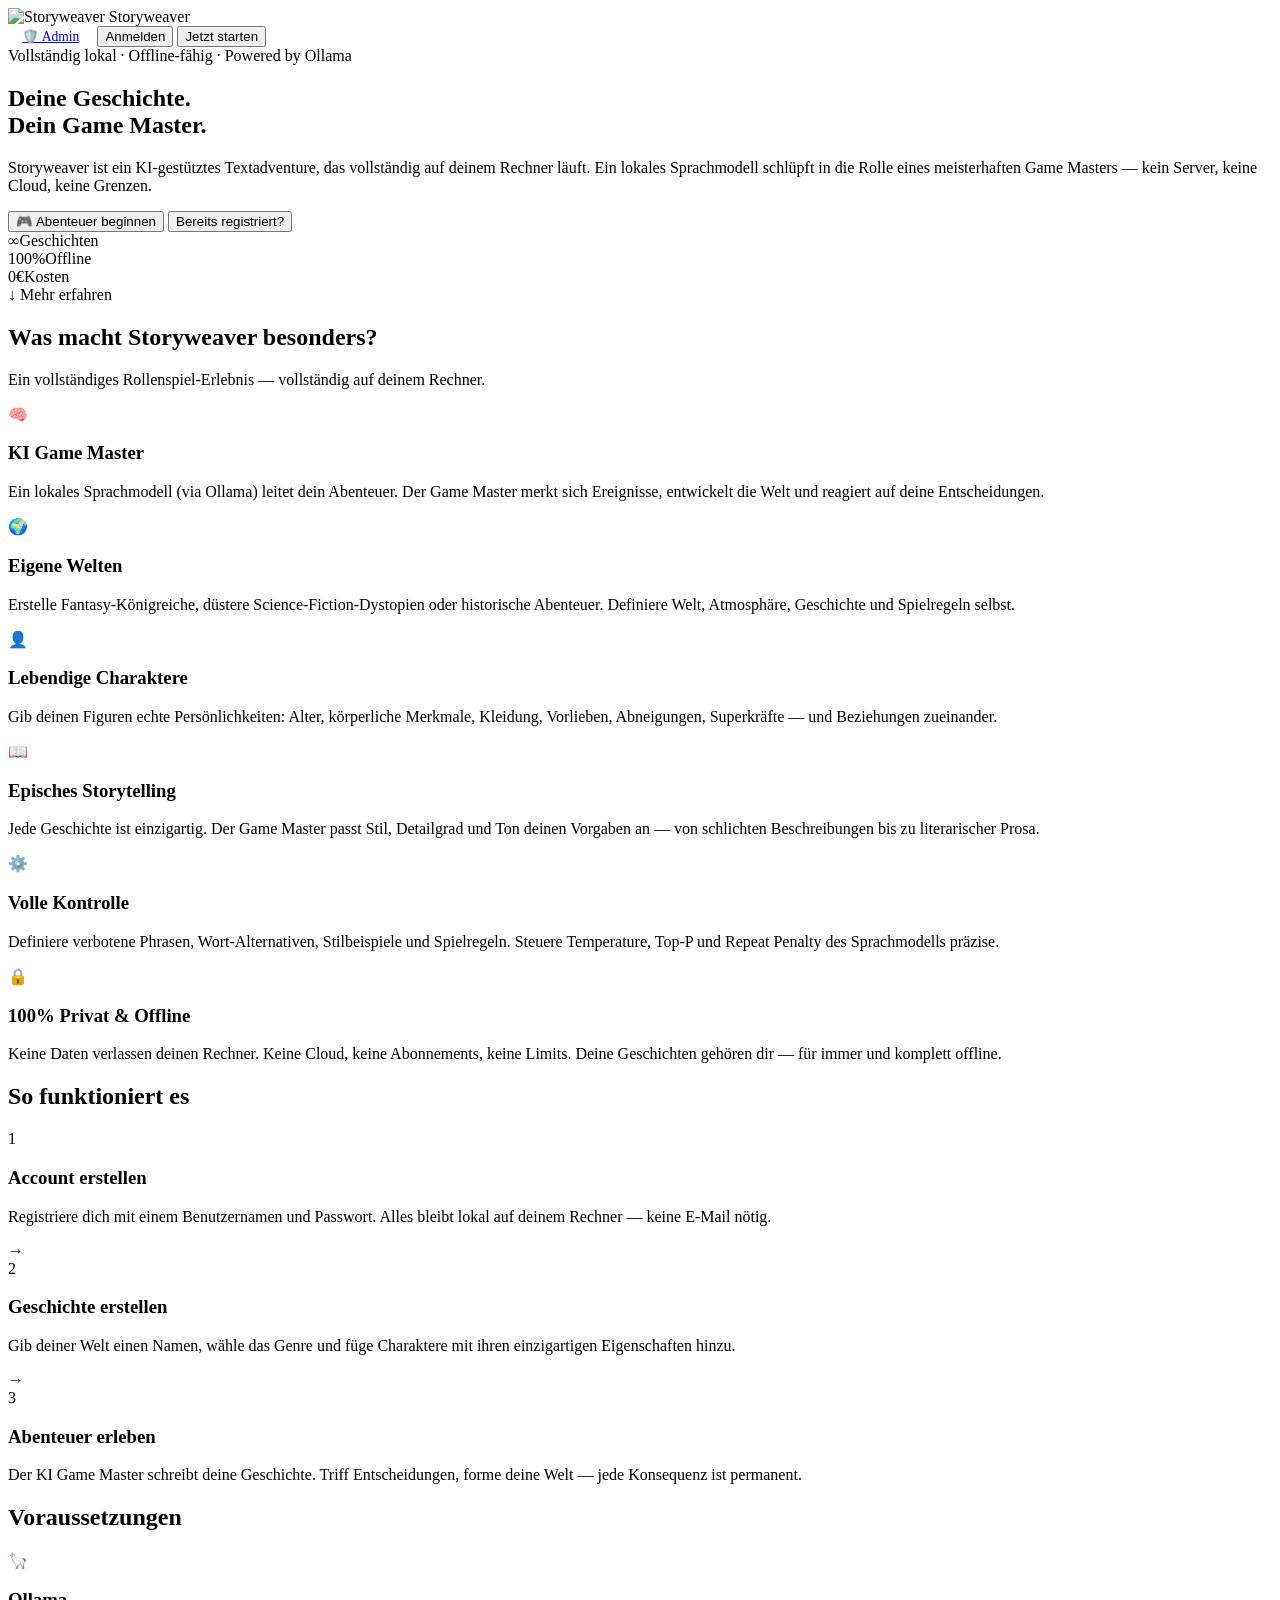
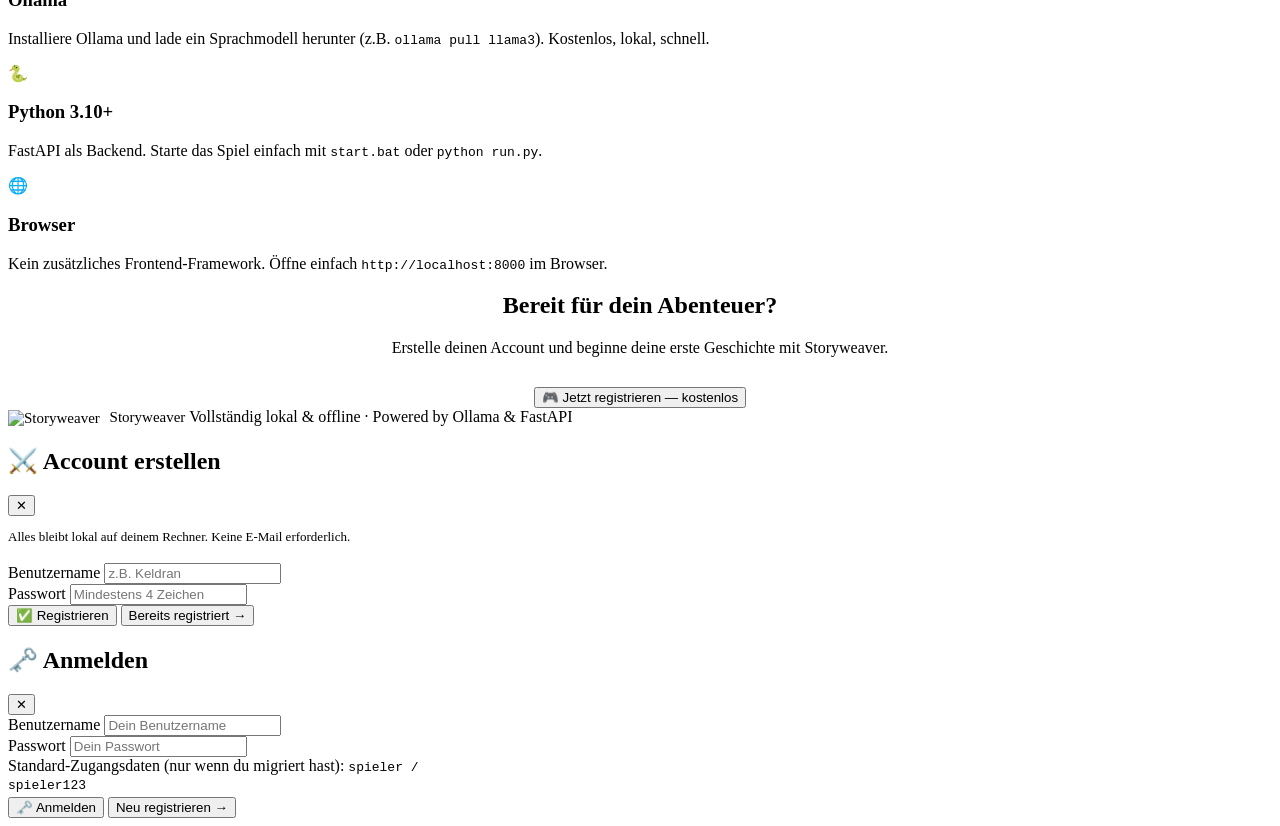
==== frontend/landing.html @ 69ccdab5 "Initial commit: Storyweaver KI Game Master - FastAPI backend with SQLite persistence - Ollama integr" ====
<!DOCTYPE html>
<html lang="de">
<head>
  <meta charset="UTF-8" />
  <meta name="viewport" content="width=device-width, initial-scale=1.0" />
  <meta http-equiv="Cache-Control" content="no-cache, no-store, must-revalidate">
  <meta http-equiv="Pragma" content="no-cache">
  <title>Storyweaver — KI Game Master</title>
  <link rel="stylesheet" href="/static/style.css" />
</head>
<body class="landing-page">

<!-- ══ NAV ═══════════════════════════════════════════════════════════════════ -->
<nav class="land-nav">
  <span class="land-logo">
    <img src="/static/assets/img/logo.png" alt="Storyweaver" class="land-logo-img" />
    Storyweaver
  </span>
  <div class="land-nav-actions">
    <a href="/admin" class="btn btn-outline" style="font-size:0.85rem;padding:7px 14px" title="Admin-Bereich">🛡️ Admin</a>
    <button class="btn btn-outline" onclick="openModal('loginModal')">Anmelden</button>
    <button class="btn btn-primary" onclick="openModal('registerModal')">Jetzt starten</button>
  </div>
</nav>

<!-- ══ HERO ═══════════════════════════════════════════════════════════════════ -->
<section class="land-hero">
  <div class="land-hero-bg" style="background-image:url('/static/assets/img/storyweaver.png')"></div>
  <div class="land-hero-content">
    <div class="land-tagline">Vollständig lokal · Offline-fähig · Powered by Ollama</div>
    <h1 class="land-title">Deine Geschichte.<br/>Dein Game Master.</h1>
    <p class="land-subtitle">
      Storyweaver ist ein KI-gestütztes Textadventure, das vollständig auf deinem Rechner läuft.
      Ein lokales Sprachmodell schlüpft in die Rolle eines meisterhaften Game Masters —
      kein Server, keine Cloud, keine Grenzen.
    </p>
    <div class="land-cta">
      <button class="btn btn-primary btn-xl" onclick="openModal('registerModal')">
        🎮 Abenteuer beginnen
      </button>
      <button class="btn btn-outline btn-xl" onclick="openModal('loginModal')">
        Bereits registriert?
      </button>
    </div>
    <div class="land-hero-stats">
      <div class="land-stat"><span class="land-stat-num">∞</span><span>Geschichten</span></div>
      <div class="land-stat"><span class="land-stat-num">100%</span><span>Offline</span></div>
      <div class="land-stat"><span class="land-stat-num">0€</span><span>Kosten</span></div>
    </div>
  </div>
  <div class="land-hero-scroll">↓ Mehr erfahren</div>
</section>

<!-- ══ FEATURES ════════════════════════════════════════════════════════════════ -->
<section class="land-section land-features">
  <div class="land-section-inner">
    <h2 class="land-section-title">Was macht Storyweaver besonders?</h2>
    <p class="land-section-sub">Ein vollständiges Rollenspiel-Erlebnis — vollständig auf deinem Rechner.</p>
    <div class="land-feature-grid">
      <div class="land-feature-card">
        <div class="land-feature-icon">🧠</div>
        <h3>KI Game Master</h3>
        <p>Ein lokales Sprachmodell (via Ollama) leitet dein Abenteuer. Der Game Master merkt sich Ereignisse, entwickelt die Welt und reagiert auf deine Entscheidungen.</p>
      </div>
      <div class="land-feature-card">
        <div class="land-feature-icon">🌍</div>
        <h3>Eigene Welten</h3>
        <p>Erstelle Fantasy-Königreiche, düstere Science-Fiction-Dystopien oder historische Abenteuer. Definiere Welt, Atmosphäre, Geschichte und Spielregeln selbst.</p>
      </div>
      <div class="land-feature-card">
        <div class="land-feature-icon">👤</div>
        <h3>Lebendige Charaktere</h3>
        <p>Gib deinen Figuren echte Persönlichkeiten: Alter, körperliche Merkmale, Kleidung, Vorlieben, Abneigungen, Superkräfte — und Beziehungen zueinander.</p>
      </div>
      <div class="land-feature-card">
        <div class="land-feature-icon">📖</div>
        <h3>Episches Storytelling</h3>
        <p>Jede Geschichte ist einzigartig. Der Game Master passt Stil, Detailgrad und Ton deinen Vorgaben an — von schlichten Beschreibungen bis zu literarischer Prosa.</p>
      </div>
      <div class="land-feature-card">
        <div class="land-feature-icon">⚙️</div>
        <h3>Volle Kontrolle</h3>
        <p>Definiere verbotene Phrasen, Wort-Alternativen, Stilbeispiele und Spielregeln. Steuere Temperature, Top-P und Repeat Penalty des Sprachmodells präzise.</p>
      </div>
      <div class="land-feature-card">
        <div class="land-feature-icon">🔒</div>
        <h3>100% Privat & Offline</h3>
        <p>Keine Daten verlassen deinen Rechner. Keine Cloud, keine Abonnements, keine Limits. Deine Geschichten gehören dir — für immer und komplett offline.</p>
      </div>
    </div>
  </div>
</section>

<!-- ══ HOW IT WORKS ══════════════════════════════════════════════════════════ -->
<section class="land-section land-howto">
  <div class="land-section-inner">
    <h2 class="land-section-title">So funktioniert es</h2>
    <div class="land-steps">
      <div class="land-step">
        <div class="land-step-num">1</div>
        <div class="land-step-content">
          <h3>Account erstellen</h3>
          <p>Registriere dich mit einem Benutzernamen und Passwort. Alles bleibt lokal auf deinem Rechner — keine E-Mail nötig.</p>
        </div>
      </div>
      <div class="land-step-arrow">→</div>
      <div class="land-step">
        <div class="land-step-num">2</div>
        <div class="land-step-content">
          <h3>Geschichte erstellen</h3>
          <p>Gib deiner Welt einen Namen, wähle das Genre und füge Charaktere mit ihren einzigartigen Eigenschaften hinzu.</p>
        </div>
      </div>
      <div class="land-step-arrow">→</div>
      <div class="land-step">
        <div class="land-step-num">3</div>
        <div class="land-step-content">
          <h3>Abenteuer erleben</h3>
          <p>Der KI Game Master schreibt deine Geschichte. Triff Entscheidungen, forme deine Welt — jede Konsequenz ist permanent.</p>
        </div>
      </div>
    </div>
  </div>
</section>

<!-- ══ REQUIREMENTS ══════════════════════════════════════════════════════════ -->
<section class="land-section land-requirements">
  <div class="land-section-inner">
    <h2 class="land-section-title">Voraussetzungen</h2>
    <div class="land-req-grid">
      <div class="land-req-card">
        <div class="land-req-icon">🦙</div>
        <h3>Ollama</h3>
        <p>Installiere Ollama und lade ein Sprachmodell herunter (z.B. <code>ollama pull llama3</code>). Kostenlos, lokal, schnell.</p>
      </div>
      <div class="land-req-card">
        <div class="land-req-icon">🐍</div>
        <h3>Python 3.10+</h3>
        <p>FastAPI als Backend. Starte das Spiel einfach mit <code>start.bat</code> oder <code>python run.py</code>.</p>
      </div>
      <div class="land-req-card">
        <div class="land-req-icon">🌐</div>
        <h3>Browser</h3>
        <p>Kein zusätzliches Frontend-Framework. Öffne einfach <code>http://localhost:8000</code> im Browser.</p>
      </div>
    </div>
  </div>
</section>

<!-- ══ CTA SECTION ════════════════════════════════════════════════════════════ -->
<section class="land-final-cta">
  <div class="land-section-inner" style="text-align:center">
    <h2>Bereit für dein Abenteuer?</h2>
    <p style="color:var(--text-sec);margin:14px 0 30px">Erstelle deinen Account und beginne deine erste Geschichte mit Storyweaver.</p>
    <button class="btn btn-primary btn-xl" onclick="openModal('registerModal')">
      🎮 Jetzt registrieren — kostenlos
    </button>
  </div>
</section>

<!-- ══ FOOTER ════════════════════════════════════════════════════════════════ -->
<footer class="land-footer">
  <span class="land-logo" style="font-size:15px">
    <img src="/static/assets/img/logo.png" alt="Storyweaver" class="land-logo-img" style="height:20px;vertical-align:middle;margin-right:6px" />
    Storyweaver
  </span>
  <span style="color:var(--text-dim)">Vollständig lokal &amp; offline · Powered by Ollama &amp; FastAPI</span>
</footer>

<!-- ══════════════════════════════════════════════════════════════════════════
     MODAL: REGISTRIERUNG
════════════════════════════════════════════════════════════════════════════ -->
<div id="registerModal" class="modal-overlay hidden" onclick="closeModal('registerModal')">
  <div class="modal-content" onclick="event.stopPropagation()" style="max-width:420px">
    <div class="modal-header">
      <h2>⚔️ Account erstellen</h2>
      <button class="modal-close" onclick="closeModal('registerModal')">✕</button>
    </div>
    <p style="color:var(--text-sec);margin-bottom:18px;font-size:13px">
      Alles bleibt lokal auf deinem Rechner. Keine E-Mail erforderlich.
    </p>
    <div class="form-group">
      <label>Benutzername</label>
      <input type="text" id="regUsername" class="input-field" placeholder="z.B. Keldran" autocomplete="username" />
    </div>
    <div class="form-group">
      <label>Passwort</label>
      <input type="password" id="regPassword" class="input-field" placeholder="Mindestens 4 Zeichen" autocomplete="new-password" />
    </div>
    <div id="regError" class="form-error hidden"></div>
    <div class="modal-footer">
      <button class="btn btn-primary" onclick="doRegister()">✅ Registrieren</button>
      <button class="btn btn-ghost" onclick="switchAuthModal()">Bereits registriert →</button>
    </div>
  </div>
</div>

<!-- ══════════════════════════════════════════════════════════════════════════
     MODAL: LOGIN
════════════════════════════════════════════════════════════════════════════ -->
<div id="loginModal" class="modal-overlay hidden" onclick="closeModal('loginModal')">
  <div class="modal-content" onclick="event.stopPropagation()" style="max-width:420px">
    <div class="modal-header">
      <h2>🗝️ Anmelden</h2>
      <button class="modal-close" onclick="closeModal('loginModal')">✕</button>
    </div>
    <div class="form-group">
      <label>Benutzername</label>
      <input type="text" id="loginUsername" class="input-field" placeholder="Dein Benutzername" autocomplete="username" />
    </div>
    <div class="form-group">
      <label>Passwort</label>
      <input type="password" id="loginPassword" class="input-field" placeholder="Dein Passwort" autocomplete="current-password" />
    </div>
    <div id="loginError" class="form-error hidden"></div>
    <div class="form-hint" style="margin-bottom:4px">
      Standard-Zugangsdaten (nur wenn du migriert hast): <code>spieler / spieler123</code>
    </div>
    <div class="modal-footer">
      <button class="btn btn-primary" onclick="doLogin()">🗝️ Anmelden</button>
      <button class="btn btn-ghost" onclick="switchAuthModalReverse()">Neu registrieren →</button>
    </div>
  </div>
</div>

<div id="toast" class="toast hidden"></div>

<script>
// ── Check if already logged in ─────────────────────────────────────────────
(async function() {
  const token = localStorage.getItem('token');
  if (!token) return;
  try {
    const resp = await fetch('/api/auth/me', {
      headers: { 'Authorization': 'Bearer ' + token }
    });
    if (resp.ok) window.location.href = '/play';
    else localStorage.removeItem('token');
  } catch {}
})();

function openModal(id) {
  document.getElementById(id).classList.remove('hidden');
  const inputs = document.getElementById(id).querySelectorAll('input');
  if (inputs.length) inputs[0].focus();
}
function closeModal(id) { document.getElementById(id).classList.add('hidden'); }
function switchAuthModal() { closeModal('registerModal'); openModal('loginModal'); }
function switchAuthModalReverse() { closeModal('loginModal'); openModal('registerModal'); }

async function doRegister() {
  const u = document.getElementById('regUsername').value.trim();
  const p = document.getElementById('regPassword').value;
  const err = document.getElementById('regError');
  err.classList.add('hidden');
  try {
    const resp = await fetch('/api/auth/register', {
      method: 'POST', headers: { 'Content-Type': 'application/json' },
      body: JSON.stringify({ username: u, password: p })
    });
    const data = await resp.json();
    if (!resp.ok) { err.textContent = data.detail || 'Fehler'; err.classList.remove('hidden'); return; }
    localStorage.setItem('token', data.token);
    localStorage.setItem('username', data.user.username);
    window.location.href = '/play';
  } catch (e) { err.textContent = 'Verbindungsfehler'; err.classList.remove('hidden'); }
}

async function doLogin() {
  const u = document.getElementById('loginUsername').value.trim();
  const p = document.getElementById('loginPassword').value;
  const err = document.getElementById('loginError');
  err.classList.add('hidden');
  try {
    const resp = await fetch('/api/auth/login', {
      method: 'POST', headers: { 'Content-Type': 'application/json' },
      body: JSON.stringify({ username: u, password: p })
    });
    const data = await resp.json();
    if (!resp.ok) { err.textContent = data.detail || 'Fehler'; err.classList.remove('hidden'); return; }
    localStorage.setItem('token', data.token);
    localStorage.setItem('username', data.user.username);
    window.location.href = '/play';
  } catch (e) { err.textContent = 'Verbindungsfehler'; err.classList.remove('hidden'); }
}

// Enter key support
document.addEventListener('keydown', e => {
  if (e.key === 'Enter') {
    if (!document.getElementById('registerModal').classList.contains('hidden')) doRegister();
    else if (!document.getElementById('loginModal').classList.contains('hidden')) doLogin();
  }
});
</script>
</body>
</html>
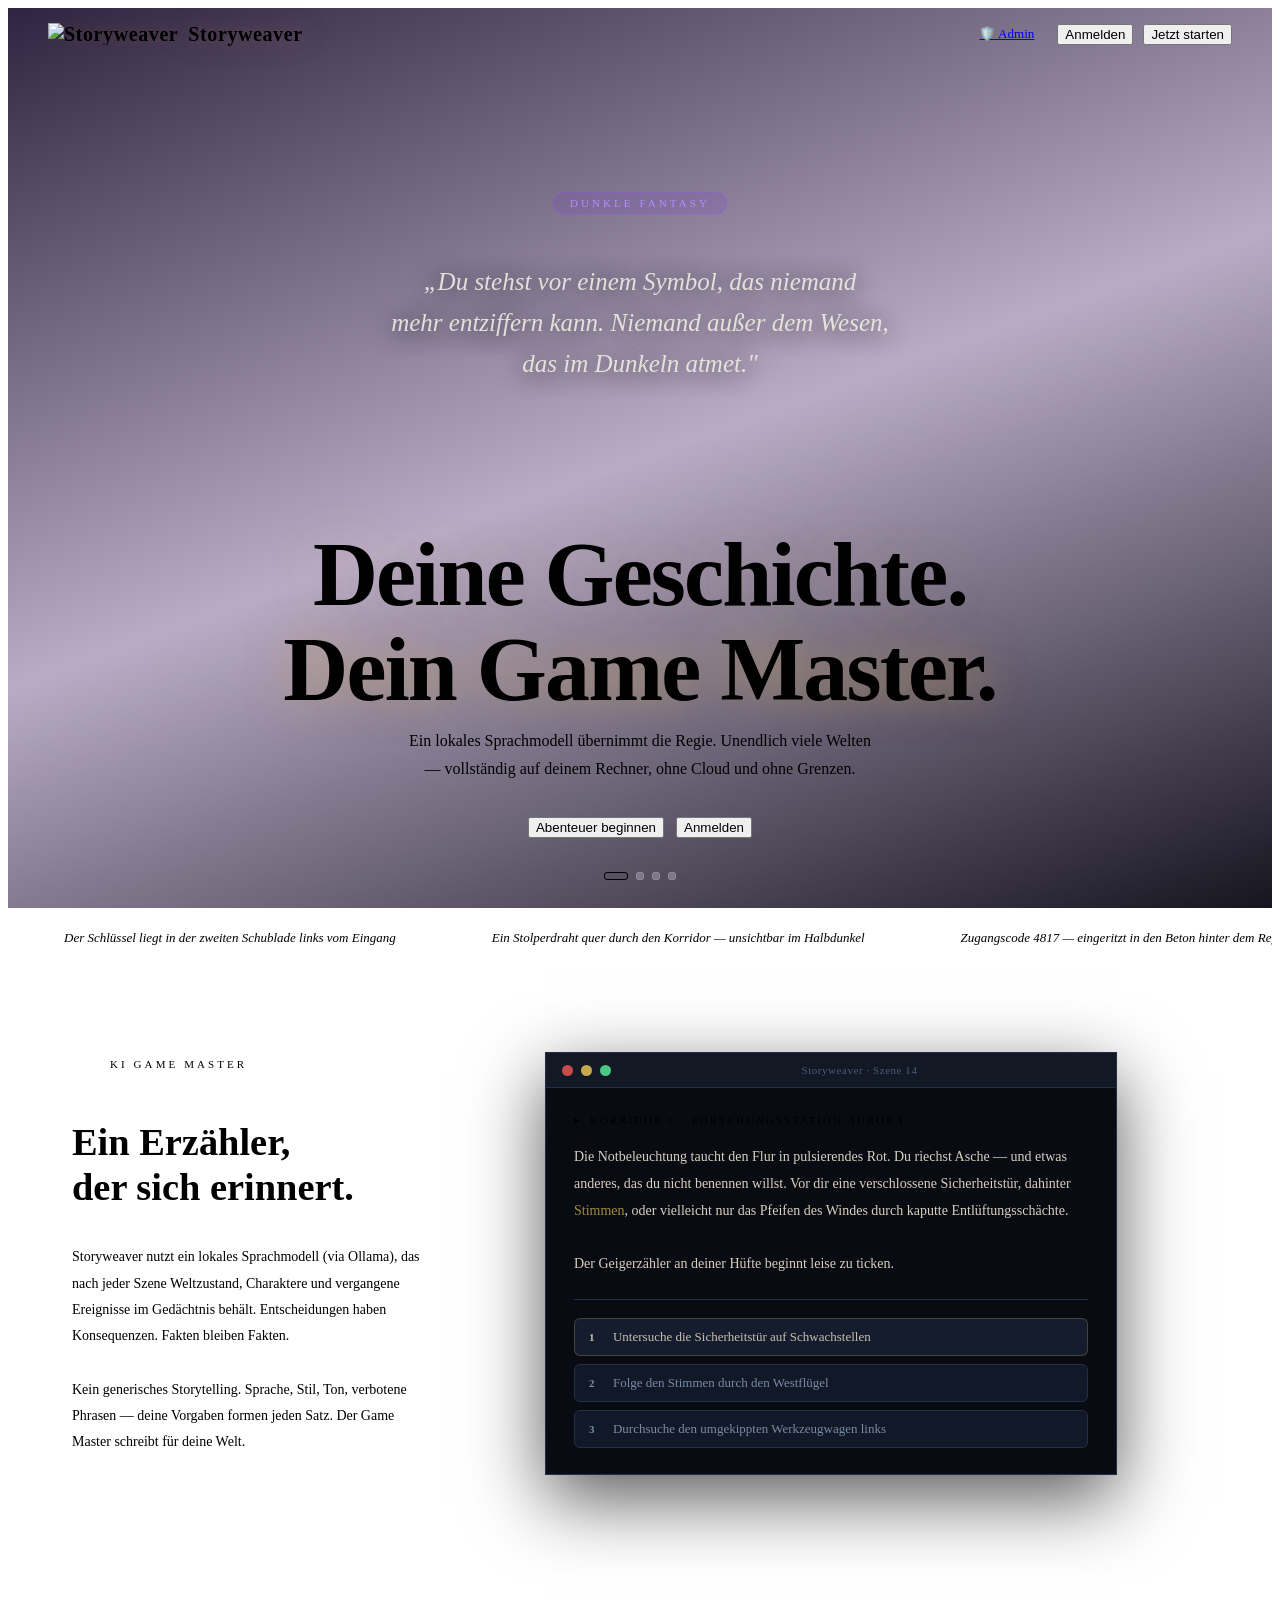
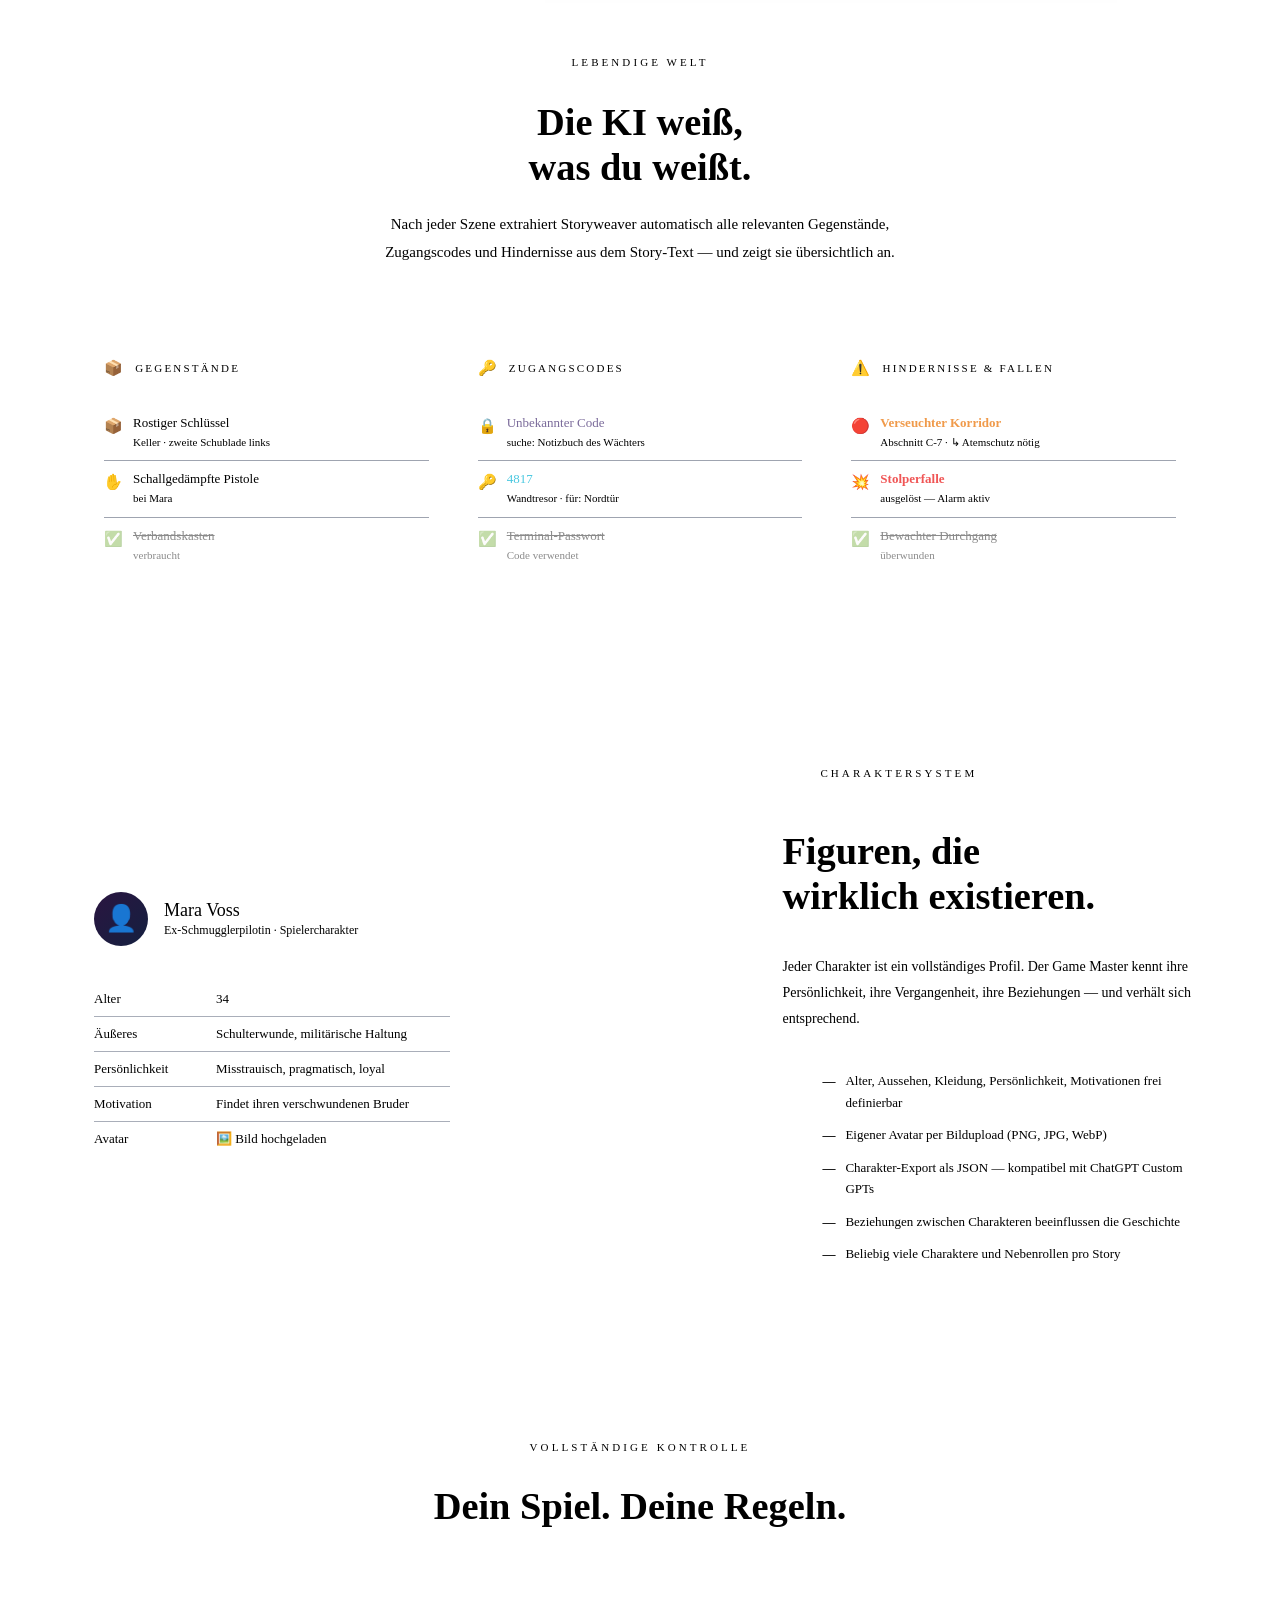
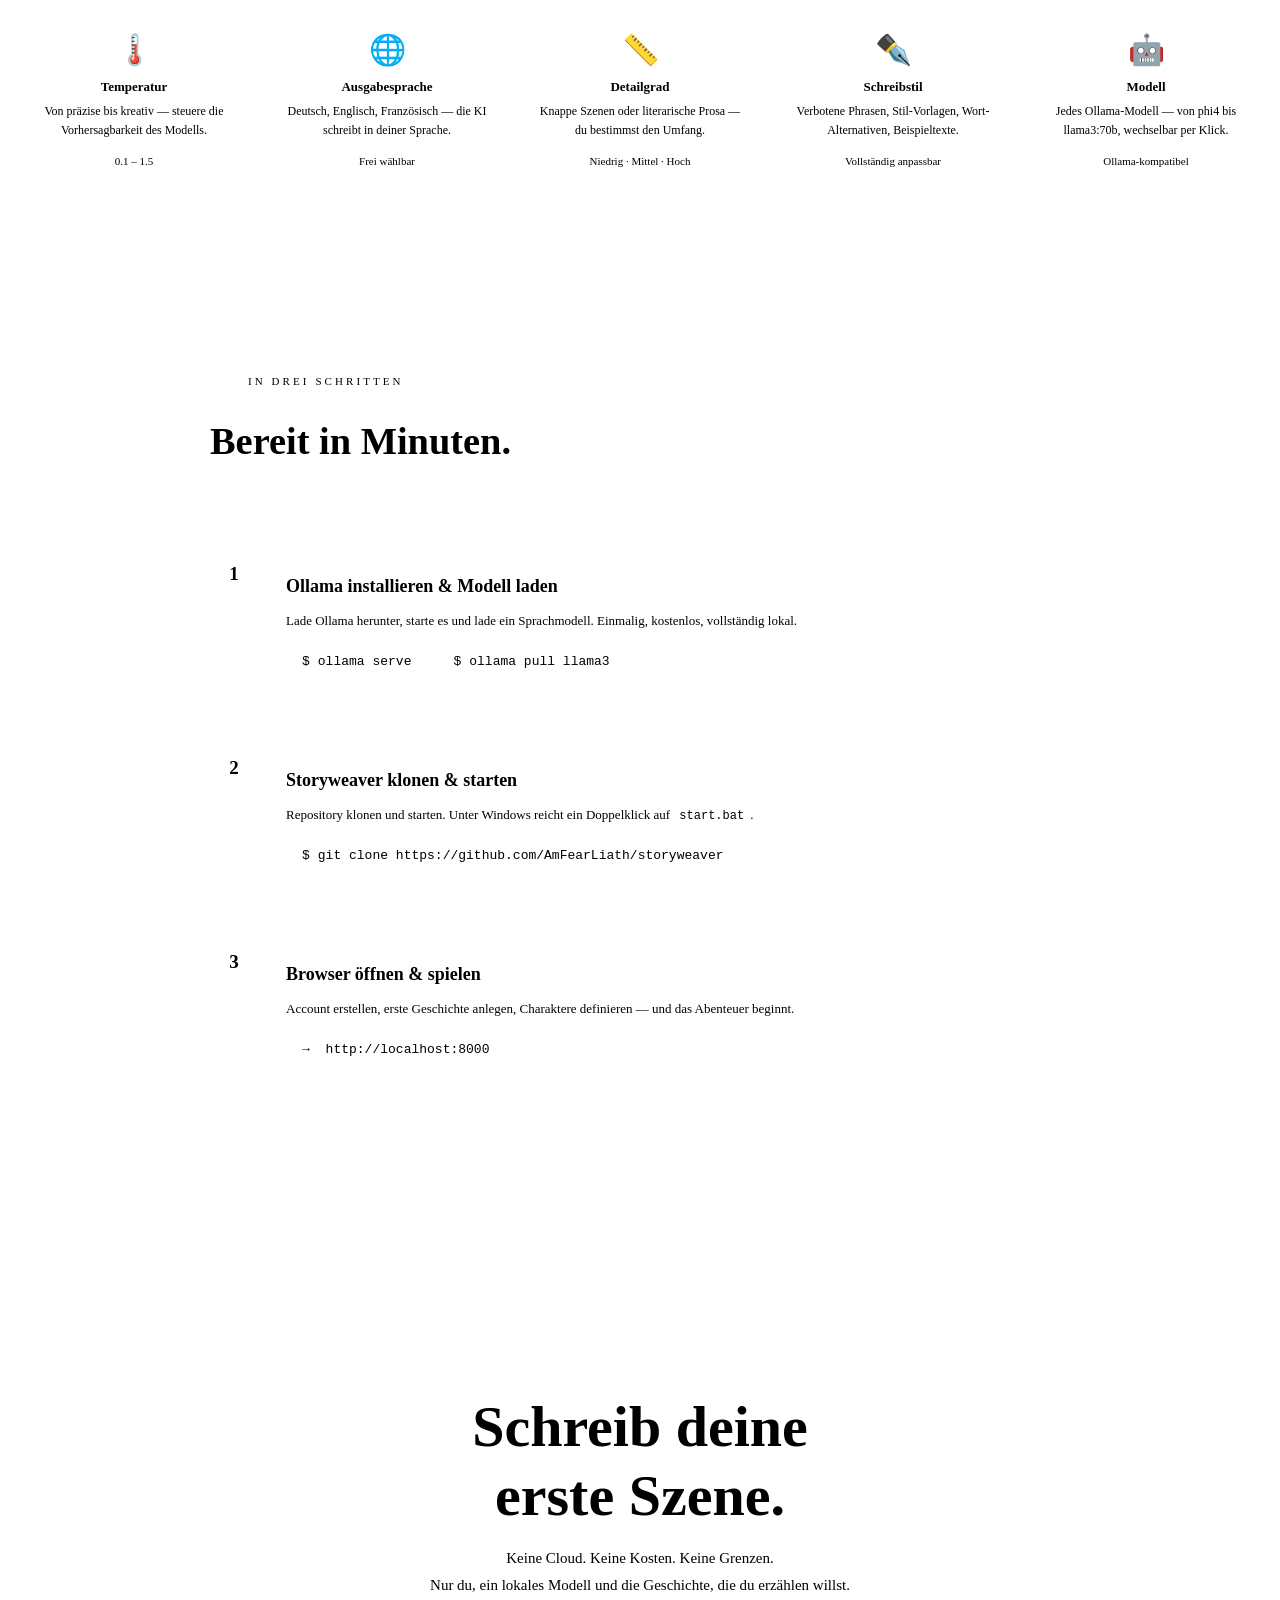
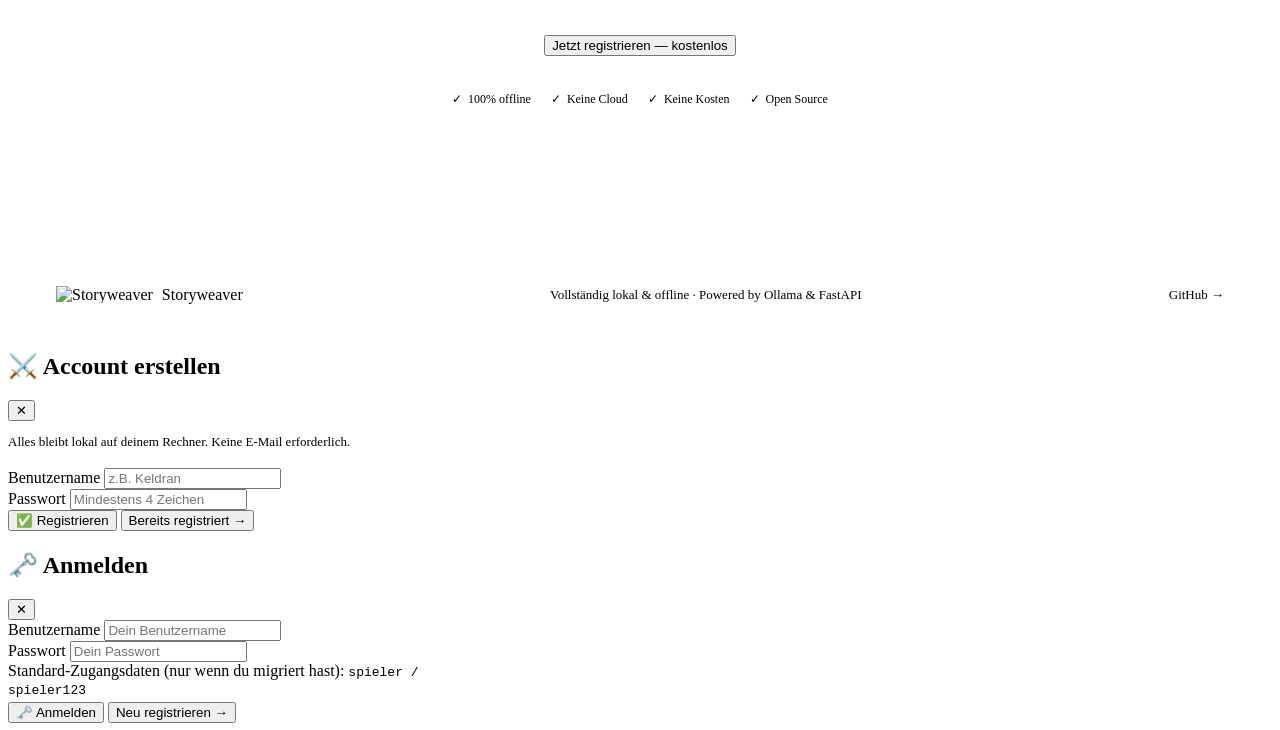
==== commit 1f8a25bd: "feat: new marketing landing page with slideshow hero" ====
--- a/frontend/landing.html
+++ b/frontend/landing.html
@@ -1,4 +1,4 @@
-<!DOCTYPE html>
+﻿<!DOCTYPE html>
 <html lang="de">
 <head>
   <meta charset="UTF-8" />
@@ -7,165 +7,618 @@
   <meta http-equiv="Pragma" content="no-cache">
   <title>Storyweaver — KI Game Master</title>
   <link rel="stylesheet" href="/static/style.css" />
+  <style>
+  /* ═══════════════════════════════════════════════════════════════════════════
+     STORYWEAVER — MARKETING PAGE  (alle Klassen: mkt-*)
+     Basis-Variablen & Buttons aus style.css
+  ═══════════════════════════════════════════════════════════════════════════ */
+
+  /* ── Base ─────────────────────────────────────────────────────────────── */
+  .mkt-page { overflow-x: hidden; }
+
+  /* ── Nav ──────────────────────────────────────────────────────────────── */
+  .mkt-nav {
+    position: fixed; top: 0; left: 0; right: 0; z-index: 200;
+    display: flex; align-items: center; justify-content: space-between;
+    padding: 0 48px; height: 68px;
+    background: rgba(10,12,18,0); border-bottom: 1px solid transparent;
+    transition: background 0.4s ease, border-color 0.4s ease;
+  }
+  .mkt-nav.scrolled {
+    background: rgba(10,12,18,0.95);
+    backdrop-filter: blur(18px); border-color: var(--border);
+  }
+  .mkt-nav-logo {
+    display: flex; align-items: center; gap: 10px; text-decoration: none;
+    font-family: var(--font-story); font-size: 20px; font-weight: 700;
+    color: var(--accent); text-shadow: 0 0 24px rgba(200,168,75,0.5);
+    letter-spacing: 0.03em;
+  }
+  .mkt-nav-logo img { height: 22px; }
+  .mkt-nav-right { display: flex; gap: 10px; align-items: center; }
+
+  /* ── Hero ─────────────────────────────────────────────────────────────── */
+  .mkt-hero {
+    position: relative; height: 100vh; min-height: 620px;
+    overflow: hidden; display: flex; flex-direction: column;
+    align-items: center;
+  }
+
+  /* Slides */
+  .mkt-slides { position: absolute; inset: 0; z-index: 0; }
+  .mkt-slide {
+    position: absolute; inset: 0; opacity: 0;
+    transition: opacity 1.4s ease;
+    display: flex; align-items: center; justify-content: center;
+    padding-bottom: 35vh;
+  }
+  .mkt-slide.active { opacity: 1; }
+  .mkt-slide-bg {
+    position: absolute; inset: 0;
+    background-size: cover; background-position: center 20%;
+  }
+  .mkt-slide:nth-child(1) .mkt-slide-bg { background-image:
+    linear-gradient(160deg, rgba(18,5,38,0.88) 0%, rgba(55,15,90,0.35) 50%, rgba(8,6,18,0.94) 100%),
+    url('/static/assets/img/storyweaver.png'); }
+  .mkt-slide:nth-child(2) .mkt-slide-bg { background-image:
+    linear-gradient(160deg, rgba(4,14,36,0.92) 0%, rgba(8,50,70,0.35) 50%, rgba(4,8,18,0.96) 100%),
+    url('/static/assets/img/storyweaver.png'); }
+  .mkt-slide:nth-child(3) .mkt-slide-bg { background-image:
+    linear-gradient(160deg, rgba(30,4,4,0.92) 0%, rgba(75,12,8,0.35) 50%, rgba(12,4,4,0.96) 100%),
+    url('/static/assets/img/storyweaver.png'); }
+  .mkt-slide:nth-child(4) .mkt-slide-bg { background-image:
+    linear-gradient(160deg, rgba(22,16,2,0.92) 0%, rgba(70,52,8,0.35) 50%, rgba(12,8,2,0.96) 100%),
+    url('/static/assets/img/storyweaver.png'); }
+
+  .mkt-slide-quote { position: relative; z-index: 1; text-align: center; padding: 0 48px; max-width: 720px; }
+  .mkt-slide-genre {
+    display: inline-block; font-size: 11px; text-transform: uppercase;
+    letter-spacing: 0.28em; padding: 4px 16px; border-radius: 20px;
+    margin-bottom: 22px; border: 1px solid;
+  }
+  .mkt-slide:nth-child(1) .mkt-slide-genre { color:#b08fff; border-color:rgba(150,80,255,0.35); background:rgba(100,40,200,0.12); }
+  .mkt-slide:nth-child(2) .mkt-slide-genre { color:#5cd0f5; border-color:rgba(40,160,210,0.35); background:rgba(20,100,160,0.12); }
+  .mkt-slide:nth-child(3) .mkt-slide-genre { color:#f07575; border-color:rgba(200,60,60,0.35); background:rgba(140,25,25,0.12); }
+  .mkt-slide:nth-child(4) .mkt-slide-genre { color:var(--accent); border-color:rgba(200,168,75,0.35); background:rgba(160,120,25,0.12); }
+  .mkt-slide-text {
+    font-family: var(--font-story); font-size: clamp(17px,2.4vw,25px);
+    font-style: italic; color: rgba(240,235,225,0.9); line-height: 1.65;
+    text-shadow: 0 2px 24px rgba(0,0,0,0.85);
+  }
+
+  /* Foreground: gradient + title + CTA */
+  .mkt-hero-fg {
+    position: relative; z-index: 10; margin-top: auto;
+    width: 100%; text-align: center;
+    background: linear-gradient(to bottom, transparent, rgba(10,12,18,0.82) 28%, var(--bg-deep) 68%);
+    padding: 80px 40px 70px;
+  }
+  .mkt-hero-title {
+    font-family: var(--font-story); font-size: clamp(42px,7.5vw,90px);
+    font-weight: 700; line-height: 1.05; letter-spacing: -0.02em;
+    color: var(--text-prim); text-shadow: 0 0 60px rgba(200,168,75,0.15);
+    margin-bottom: 10px;
+  }
+  .mkt-hero-title em { font-style: normal; color: var(--accent); text-shadow: 0 0 40px rgba(200,168,75,0.5); }
+  .mkt-hero-sub {
+    font-size: 16px; color: var(--text-sec); line-height: 1.75;
+    max-width: 480px; margin: 0 auto 34px;
+  }
+  .mkt-hero-cta { display: flex; gap: 12px; justify-content: center; flex-wrap: wrap; }
+
+  /* Slide dots */
+  .mkt-dots {
+    position: absolute; bottom: 28px; left: 50%; transform: translateX(-50%);
+    display: flex; gap: 8px; z-index: 20;
+  }
+  .mkt-dot {
+    height: 6px; border-radius: 3px; background: rgba(255,255,255,0.25);
+    border: 1px solid rgba(255,255,255,0.12);
+    cursor: pointer; transition: all 0.3s ease;
+    width: 6px;
+  }
+  .mkt-dot.active { background: var(--accent); border-color: var(--accent); width: 22px; }
+
+  /* ── Pulse Ticker ─────────────────────────────────────────────────────── */
+  .mkt-pulse {
+    background: var(--bg-deep); padding: 22px 0;
+    border-top: 1px solid var(--border); border-bottom: 1px solid var(--border);
+    overflow: hidden; cursor: default;
+  }
+  .mkt-pulse-track {
+    display: flex; width: max-content; gap: 0;
+    animation: mkt-ticker 55s linear infinite;
+  }
+  .mkt-pulse:hover .mkt-pulse-track { animation-play-state: paused; }
+  @keyframes mkt-ticker { from { transform: translateX(0); } to { transform: translateX(-50%); } }
+  .mkt-pulse-item {
+    display: flex; align-items: center; gap: 12px; padding: 0 40px;
+    white-space: nowrap; font-family: var(--font-story); font-style: italic;
+    font-size: 13px; color: var(--text-dim);
+  }
+  .mkt-pulse-sep { width: 4px; height: 4px; border-radius: 50%; background: var(--accent); opacity: 0.5; flex-shrink: 0; }
+
+  /* ── Shared section typography ───────────────────────────────────────── */
+  .mkt-eyebrow {
+    font-size: 11px; text-transform: uppercase; letter-spacing: 0.28em;
+    color: var(--accent); margin-bottom: 18px;
+    display: flex; align-items: center; gap: 12px;
+  }
+  .mkt-eyebrow::before { content: ''; display: block; width: 26px; height: 1px; background: var(--accent); }
+  .mkt-eyebrow.center { justify-content: center; }
+  .mkt-eyebrow.center::before { display: none; }
+  .mkt-h { font-family: var(--font-story); font-size: clamp(26px,3vw,46px); color: var(--text-prim); line-height: 1.18; margin-bottom: 20px; }
+  .mkt-p { color: var(--text-sec); font-size: 14px; line-height: 1.88; }
+  .mkt-p + .mkt-p { margin-top: 13px; }
+
+  /* ── Section: Game Master (split, L text / R terminal) ───────────────── */
+  .mkt-gm { display: grid; grid-template-columns: 1fr 1.65fr; }
+  .mkt-gm-left {
+    background: var(--bg-dark); padding: 90px 64px;
+    display: flex; flex-direction: column; justify-content: center;
+    border-right: 1px solid var(--border);
+  }
+  .mkt-gm-right { background: var(--bg-deep); padding: 70px 60px; display: flex; align-items: center; }
+
+  /* Terminal mockup */
+  .mkt-terminal {
+    width: 100%; max-width: 570px;
+    background: #090b12; border: 1px solid #252e48;
+    border-radius: var(--radius-lg); overflow: hidden;
+    box-shadow: 0 24px 70px rgba(0,0,0,0.65), 0 0 0 1px rgba(200,168,75,0.04);
+  }
+  .mkt-term-bar {
+    background: #131825; padding: 11px 16px;
+    display: flex; align-items: center; gap: 8px;
+    border-bottom: 1px solid #252e48;
+  }
+  .mkt-term-dot { width: 11px; height: 11px; border-radius: 50%; }
+  .mkt-term-dot:nth-child(1){background:#c84b4b} .mkt-term-dot:nth-child(2){background:#c8a84b} .mkt-term-dot:nth-child(3){background:#4bc884}
+  .mkt-term-title { flex: 1; text-align: center; font-size: 11px; color: #4a5a75; letter-spacing: 0.05em; }
+  .mkt-term-body { padding: 26px 28px; }
+  .mkt-term-scene { font-size: 11px; color: var(--accent); text-transform: uppercase; letter-spacing: 0.18em; margin-bottom: 18px; display: flex; align-items: center; gap: 8px; }
+  .mkt-term-scene::before { content: '▶'; font-size: 8px; }
+  .mkt-term-story { font-family: var(--font-story); font-size: 14px; color: #d8cfc0; line-height: 1.9; margin-bottom: 22px; }
+  .mkt-term-story em { font-style: normal; color: rgba(200,168,75,0.8); }
+  .mkt-term-line { height: 1px; background: #252e48; margin-bottom: 18px; }
+  .mkt-term-options { display: flex; flex-direction: column; gap: 8px; }
+  .mkt-term-opt {
+    background: #111827; border: 1px solid #252e48; border-radius: 6px;
+    padding: 10px 14px; font-size: 13px; color: #7a8ba5;
+    display: flex; align-items: center; gap: 10px; cursor: pointer;
+    transition: all 0.15s;
+  }
+  .mkt-term-opt:first-child { border-color: rgba(200,168,75,0.28); color: #c8c0b0; background: #141c2e; }
+  .mkt-term-opt-num { color: var(--accent); font-size: 11px; font-weight: 700; min-width: 14px; }
+
+  /* ── Section: Weltzustand (centered, 3-panel grid) ───────────────────── */
+  .mkt-world { background: var(--bg-dark); padding: 96px 48px; border-top: 1px solid var(--border); }
+  .mkt-world-head { text-align: center; max-width: 660px; margin: 0 auto 64px; }
+  .mkt-world-panels {
+    display: grid; grid-template-columns: repeat(3,1fr);
+    gap: 1px; background: var(--border);
+    max-width: 1120px; margin: 0 auto;
+    border: 1px solid var(--border); border-radius: var(--radius-lg); overflow: hidden;
+  }
+  .mkt-world-panel { background: var(--bg-card); padding: 28px 24px; }
+  .mkt-world-panel-head {
+    display: flex; align-items: center; gap: 10px;
+    font-size: 11px; text-transform: uppercase; letter-spacing: 0.2em; color: var(--text-dim);
+    padding-bottom: 14px; border-bottom: 1px solid var(--border); margin-bottom: 14px;
+  }
+  .mkt-world-panel-head .icon { font-size: 15px; }
+  .mkt-wi { display: flex; align-items: flex-start; gap: 10px; padding: 10px 0; border-bottom: 1px solid rgba(42,53,80,0.45); }
+  .mkt-wi:last-child { border-bottom: none; padding-bottom: 0; }
+  .mkt-wi-icon { font-size: 15px; flex-shrink: 0; margin-top: 2px; }
+  .mkt-wi-name { font-size: 13px; color: var(--text-prim); display: block; }
+  .mkt-wi-meta { font-size: 11px; color: var(--text-dim); display: block; margin-top: 3px; line-height: 1.5; }
+  .mkt-wi-name.clr-code { color: #4ac8e0; }
+  .mkt-wi-name.clr-lock { color: #7a6a9a; }
+  .mkt-wi-name.clr-obs  { color: #f09a4a; font-weight: 600; }
+  .mkt-wi-name.clr-trig { color: #f05555; font-weight: 700; }
+  .mkt-wi-name.clr-done { color: var(--text-dim); text-decoration: line-through; }
+
+  /* ── Section: Charaktere (reversed split, R text / L card) ──────────── */
+  .mkt-chars { display: grid; grid-template-columns: 1.3fr 1fr; }
+  .mkt-chars-left { background: var(--bg-deep); padding: 80px 64px; display: flex; align-items: center; }
+  .mkt-chars-right {
+    background: var(--bg-card); padding: 80px 60px;
+    display: flex; flex-direction: column; justify-content: center;
+    border-left: 1px solid var(--border);
+  }
+  .mkt-char-card {
+    width: 100%; max-width: 400px;
+    background: var(--bg-panel); border: 1px solid var(--border); border-radius: var(--radius-lg); overflow: hidden;
+  }
+  .mkt-char-top { background: var(--bg-dark); padding: 18px 22px; display: flex; align-items: center; gap: 16px; border-bottom: 1px solid var(--border); }
+  .mkt-char-avatar { width: 54px; height: 54px; border-radius: 50%; background: linear-gradient(135deg,#2a1540,#142040); border: 2px solid var(--accent); display: flex; align-items: center; justify-content: center; font-size: 26px; flex-shrink: 0; }
+  .mkt-char-name { font-family: var(--font-story); font-size: 18px; color: var(--text-prim); }
+  .mkt-char-role { font-size: 12px; color: var(--accent); margin-top: 2px; }
+  .mkt-char-body { padding: 18px 22px; }
+  .mkt-char-row { display: flex; gap: 12px; padding: 9px 0; border-bottom: 1px solid rgba(42,53,80,0.4); font-size: 13px; }
+  .mkt-char-row:last-child { border-bottom: none; }
+  .mkt-char-label { color: var(--text-dim); width: 110px; flex-shrink: 0; }
+  .mkt-char-val { color: var(--text-sec); }
+  .mkt-feat-list { list-style: none; margin-top: 24px; display: flex; flex-direction: column; gap: 11px; }
+  .mkt-feat-list li { display: flex; align-items: flex-start; gap: 10px; font-size: 13px; color: var(--text-sec); line-height: 1.65; }
+  .mkt-feat-list li::before { content: '—'; color: var(--accent); font-weight: 700; flex-shrink: 0; }
+
+  /* ── Section: Kontrolle (full-width strip) ───────────────────────────── */
+  .mkt-control { background: var(--bg-deep); padding: 80px 0; border-top: 1px solid var(--border); }
+  .mkt-control-head { text-align: center; padding: 0 48px 52px; }
+  .mkt-ctrl-strip {
+    display: flex; gap: 1px; background: var(--border);
+    border-top: 1px solid var(--border); border-bottom: 1px solid var(--border);
+  }
+  .mkt-ctrl { flex: 1; background: var(--bg-card); padding: 30px 24px; text-align: center; transition: background 0.18s; }
+  .mkt-ctrl:hover { background: var(--bg-panel); }
+  .mkt-ctrl-icon { font-size: 30px; margin-bottom: 12px; }
+  .mkt-ctrl-name { font-size: 13px; color: var(--text-prim); font-weight: 600; margin-bottom: 7px; }
+  .mkt-ctrl-desc { font-size: 12px; color: var(--text-dim); line-height: 1.65; }
+  .mkt-ctrl-tag { display: inline-block; margin-top: 12px; font-size: 11px; color: var(--accent); border: 1px solid var(--accent-dim); border-radius: 12px; padding: 2px 12px; background: var(--accent-glow); }
+
+  /* ── Section: Setup (numbered steps with terminal aesthetic) ─────────── */
+  .mkt-setup { background: var(--bg-dark); padding: 96px 48px; }
+  .mkt-setup-wrap { max-width: 860px; margin: 0 auto; }
+  .mkt-steps { margin-top: 52px; position: relative; }
+  .mkt-steps::before { content: ''; position: absolute; left: 23px; top: 52px; bottom: 52px; width: 1px; background: linear-gradient(to bottom, var(--accent-dim), transparent); }
+  .mkt-step { display: grid; grid-template-columns: 48px 1fr; gap: 28px; padding: 34px 0; align-items: start; }
+  .mkt-step + .mkt-step { border-top: 1px solid var(--border); }
+  .mkt-step-num { width: 48px; height: 48px; border-radius: 50%; background: var(--bg-card); border: 1px solid var(--accent-dim); display: flex; align-items: center; justify-content: center; font-size: 19px; font-weight: 700; color: var(--accent); font-family: var(--font-story); flex-shrink: 0; position: relative; z-index: 1; }
+  .mkt-step-body { padding-top: 8px; }
+  .mkt-step-body h3 { font-size: 18px; color: var(--text-prim); margin-bottom: 8px; }
+  .mkt-step-body p { font-size: 13px; color: var(--text-sec); line-height: 1.75; margin-bottom: 14px; }
+  .mkt-code {
+    display: inline-flex; align-items: center; gap: 8px;
+    background: var(--bg-deep); border: 1px solid var(--border);
+    border-radius: var(--radius-sm); padding: 7px 16px;
+    font-family: monospace; font-size: 13px; color: var(--accent);
+  }
+  .mkt-code-prompt { color: var(--text-dim); }
+  .mkt-codes { display: flex; gap: 10px; flex-wrap: wrap; }
+
+  /* ── Section: CTA ────────────────────────────────────────────────────── */
+  .mkt-cta {
+    position: relative; min-height: 56vh;
+    display: flex; align-items: center; justify-content: center;
+    text-align: center; overflow: hidden; padding: 80px 40px;
+  }
+  .mkt-cta-bg { position: absolute; inset: 0; background-image: url('/static/assets/img/storyweaver.png'); background-size: cover; background-position: center; opacity: 0.1; }
+  .mkt-cta-veil { position: absolute; inset: 0; background: radial-gradient(ellipse 65% 55% at 50% 50%, rgba(200,168,75,0.05) 0%, transparent 70%), linear-gradient(to bottom, var(--bg-deep), rgba(10,12,18,0.6) 50%, var(--bg-deep)); }
+  .mkt-cta-body { position: relative; z-index: 1; max-width: 580px; }
+  .mkt-cta-body h2 { font-family: var(--font-story); font-size: clamp(30px,5.5vw,58px); color: var(--text-prim); line-height: 1.18; margin-bottom: 14px; }
+  .mkt-cta-body h2 em { font-style: normal; color: var(--accent); }
+  .mkt-cta-body p { color: var(--text-sec); font-size: 15px; line-height: 1.8; margin-bottom: 36px; }
+  .mkt-badges { display: flex; gap: 20px; justify-content: center; flex-wrap: wrap; margin-top: 36px; }
+  .mkt-badge { font-size: 12px; color: var(--text-dim); display: flex; align-items: center; gap: 6px; }
+  .mkt-badge::before { content: '✓'; color: var(--success); }
+
+  /* ── Footer ──────────────────────────────────────────────────────────── */
+  .mkt-footer { background: var(--bg-dark); border-top: 1px solid var(--border); padding: 28px 48px; display: flex; align-items: center; justify-content: space-between; flex-wrap: wrap; gap: 14px; font-size: 13px; color: var(--text-dim); }
+  .mkt-footer-logo { display: flex; align-items: center; gap: 9px; color: var(--accent); font-family: var(--font-story); font-size: 16px; }
+  .mkt-footer-logo img { height: 17px; }
+  .mkt-footer a { color: var(--text-dim); text-decoration: none; transition: color 0.18s; }
+  .mkt-footer a:hover { color: var(--accent); }
+
+  /* ── Responsive ──────────────────────────────────────────────────────── */
+  @media (max-width: 960px) {
+    .mkt-nav { padding: 0 20px; height: 58px; }
+    .mkt-gm, .mkt-chars { grid-template-columns: 1fr; }
+    .mkt-gm-left, .mkt-chars-right { padding: 52px 28px; }
+    .mkt-gm-right, .mkt-chars-left { padding: 40px 28px; }
+    .mkt-world-panels { grid-template-columns: 1fr; }
+    .mkt-ctrl-strip { flex-direction: column; gap: 0; }
+    .mkt-world, .mkt-setup, .mkt-control { padding-left: 24px; padding-right: 24px; }
+    .mkt-footer { padding: 20px 24px; }
+    .mkt-hero-title { font-size: clamp(36px, 9vw, 62px); }
+  }
+  </style>
 </head>
-<body class="landing-page">
+<body class="mkt-page">
 
 <!-- ══ NAV ═══════════════════════════════════════════════════════════════════ -->
-<nav class="land-nav">
-  <span class="land-logo">
-    <img src="/static/assets/img/logo.png" alt="Storyweaver" class="land-logo-img" />
+<nav class="mkt-nav" id="mktNav">
+  <a class="mkt-nav-logo" href="/">
+    <img src="/static/assets/img/logo.png" alt="Storyweaver" />
     Storyweaver
-  </span>
-  <div class="land-nav-actions">
-    <a href="/admin" class="btn btn-outline" style="font-size:0.85rem;padding:7px 14px" title="Admin-Bereich">🛡️ Admin</a>
+  </a>
+  <div class="mkt-nav-right">
+    <a href="/admin" class="btn btn-outline" style="font-size:0.82rem;padding:6px 13px">🛡️ Admin</a>
     <button class="btn btn-outline" onclick="openModal('loginModal')">Anmelden</button>
     <button class="btn btn-primary" onclick="openModal('registerModal')">Jetzt starten</button>
   </div>
 </nav>
 
-<!-- ══ HERO ═══════════════════════════════════════════════════════════════════ -->
-<section class="land-hero">
-  <div class="land-hero-bg" style="background-image:url('/static/assets/img/storyweaver.png')"></div>
-  <div class="land-hero-content">
-    <div class="land-tagline">Vollständig lokal · Offline-fähig · Powered by Ollama</div>
-    <h1 class="land-title">Deine Geschichte.<br/>Dein Game Master.</h1>
-    <p class="land-subtitle">
-      Storyweaver ist ein KI-gestütztes Textadventure, das vollständig auf deinem Rechner läuft.
-      Ein lokales Sprachmodell schlüpft in die Rolle eines meisterhaften Game Masters —
-      kein Server, keine Cloud, keine Grenzen.
-    </p>
-    <div class="land-cta">
-      <button class="btn btn-primary btn-xl" onclick="openModal('registerModal')">
-        🎮 Abenteuer beginnen
-      </button>
-      <button class="btn btn-outline btn-xl" onclick="openModal('loginModal')">
-        Bereits registriert?
-      </button>
-    </div>
-    <div class="land-hero-stats">
-      <div class="land-stat"><span class="land-stat-num">∞</span><span>Geschichten</span></div>
-      <div class="land-stat"><span class="land-stat-num">100%</span><span>Offline</span></div>
-      <div class="land-stat"><span class="land-stat-num">0€</span><span>Kosten</span></div>
-    </div>
-  </div>
-  <div class="land-hero-scroll">↓ Mehr erfahren</div>
+<!-- ══ HERO: SLIDESHOW ════════════════════════════════════════════════════════
+     Neue Genres: .mkt-slide anhängen + .mkt-dot ergänzen + nth-child CSS
+════════════════════════════════════════════════════════════════════════════ -->
+<section class="mkt-hero" id="hero" data-section="hero">
+  <div class="mkt-slides">
+    <div class="mkt-slide active">
+      <div class="mkt-slide-bg"></div>
+      <div class="mkt-slide-quote">
+        <span class="mkt-slide-genre">Dunkle Fantasy</span>
+        <p class="mkt-slide-text">„Du stehst vor einem Symbol, das niemand<br/>mehr entziffern kann. Niemand außer dem Wesen,<br/>das im Dunkeln atmet."</p>
+      </div>
+    </div>
+    <div class="mkt-slide">
+      <div class="mkt-slide-bg"></div>
+      <div class="mkt-slide-quote">
+        <span class="mkt-slide-genre">Post-Apokalypse</span>
+        <p class="mkt-slide-text">„Drei Tage Laufen. Der Geigerzähler piept langsamer.<br/>Vielleicht ist die Zone hier passierbar.<br/>Vielleicht."</p>
+      </div>
+    </div>
+    <div class="mkt-slide">
+      <div class="mkt-slide-bg"></div>
+      <div class="mkt-slide-quote">
+        <span class="mkt-slide-genre">Thriller · Heist</span>
+        <p class="mkt-slide-text">„Das Schloss klickt.<br/>Du hast dreißig Sekunden,<br/>bevor die Wachen zurückkommen."</p>
+      </div>
+    </div>
+    <div class="mkt-slide">
+      <div class="mkt-slide-bg"></div>
+      <div class="mkt-slide-quote">
+        <span class="mkt-slide-genre">Science Fiction</span>
+        <p class="mkt-slide-text">„Die Schiffs-KI kennt dich nicht.<br/>Aber sie lässt dich durch.<br/>Warum?"</p>
+      </div>
+    </div>
+  </div>
+  <div class="mkt-hero-fg">
+    <h1 class="mkt-hero-title">Deine Geschichte.<br/><em>Dein Game Master.</em></h1>
+    <p class="mkt-hero-sub">Ein lokales Sprachmodell übernimmt die Regie. Unendlich viele Welten — vollständig auf deinem Rechner, ohne Cloud und ohne Grenzen.</p>
+    <div class="mkt-hero-cta">
+      <button class="btn btn-primary btn-xl" onclick="openModal('registerModal')">Abenteuer beginnen</button>
+      <button class="btn btn-outline btn-xl" onclick="openModal('loginModal')">Anmelden</button>
+    </div>
+  </div>
+  <div class="mkt-dots" id="slideDots">
+    <div class="mkt-dot active" onclick="goToSlide(0)"></div>
+    <div class="mkt-dot" onclick="goToSlide(1)"></div>
+    <div class="mkt-dot" onclick="goToSlide(2)"></div>
+    <div class="mkt-dot" onclick="goToSlide(3)"></div>
+  </div>
 </section>
 
-<!-- ══ FEATURES ════════════════════════════════════════════════════════════════ -->
-<section class="land-section land-features">
-  <div class="land-section-inner">
-    <h2 class="land-section-title">Was macht Storyweaver besonders?</h2>
-    <p class="land-section-sub">Ein vollständiges Rollenspiel-Erlebnis — vollständig auf deinem Rechner.</p>
-    <div class="land-feature-grid">
-      <div class="land-feature-card">
-        <div class="land-feature-icon">🧠</div>
-        <h3>KI Game Master</h3>
-        <p>Ein lokales Sprachmodell (via Ollama) leitet dein Abenteuer. Der Game Master merkt sich Ereignisse, entwickelt die Welt und reagiert auf deine Entscheidungen.</p>
-      </div>
-      <div class="land-feature-card">
-        <div class="land-feature-icon">🌍</div>
-        <h3>Eigene Welten</h3>
-        <p>Erstelle Fantasy-Königreiche, düstere Science-Fiction-Dystopien oder historische Abenteuer. Definiere Welt, Atmosphäre, Geschichte und Spielregeln selbst.</p>
-      </div>
-      <div class="land-feature-card">
-        <div class="land-feature-icon">👤</div>
-        <h3>Lebendige Charaktere</h3>
-        <p>Gib deinen Figuren echte Persönlichkeiten: Alter, körperliche Merkmale, Kleidung, Vorlieben, Abneigungen, Superkräfte — und Beziehungen zueinander.</p>
-      </div>
-      <div class="land-feature-card">
-        <div class="land-feature-icon">📖</div>
-        <h3>Episches Storytelling</h3>
-        <p>Jede Geschichte ist einzigartig. Der Game Master passt Stil, Detailgrad und Ton deinen Vorgaben an — von schlichten Beschreibungen bis zu literarischer Prosa.</p>
-      </div>
-      <div class="land-feature-card">
-        <div class="land-feature-icon">⚙️</div>
-        <h3>Volle Kontrolle</h3>
-        <p>Definiere verbotene Phrasen, Wort-Alternativen, Stilbeispiele und Spielregeln. Steuere Temperature, Top-P und Repeat Penalty des Sprachmodells präzise.</p>
-      </div>
-      <div class="land-feature-card">
-        <div class="land-feature-icon">🔒</div>
-        <h3>100% Privat & Offline</h3>
-        <p>Keine Daten verlassen deinen Rechner. Keine Cloud, keine Abonnements, keine Limits. Deine Geschichten gehören dir — für immer und komplett offline.</p>
+<!-- ══ PULSE TICKER ══════════════════════════════════════════════════════════ -->
+<div class="mkt-pulse" aria-hidden="true">
+  <div class="mkt-pulse-track">
+    <span class="mkt-pulse-item"><span class="mkt-pulse-sep"></span>Der Schlüssel liegt in der zweiten Schublade links vom Eingang</span>
+    <span class="mkt-pulse-item"><span class="mkt-pulse-sep"></span>Ein Stolperdraht quer durch den Korridor — unsichtbar im Halbdunkel</span>
+    <span class="mkt-pulse-item"><span class="mkt-pulse-sep"></span>Zugangscode 4817 — eingeritzt in den Beton hinter dem Regal</span>
+    <span class="mkt-pulse-item"><span class="mkt-pulse-sep"></span>Mara trägt die Waffe, aber nicht das Vertrauen</span>
+    <span class="mkt-pulse-item"><span class="mkt-pulse-sep"></span>Der Reaktor hat noch vierzig Minuten</span>
+    <span class="mkt-pulse-item"><span class="mkt-pulse-sep"></span>Hinter der verschlossenen Tür: Stimmen. Oder Wind. Oder beides.</span>
+    <span class="mkt-pulse-item"><span class="mkt-pulse-sep"></span>Die Karte lügt. Das wusstest du, als du aufgebrochen bist.</span>
+    <span class="mkt-pulse-item"><span class="mkt-pulse-sep"></span>Verseuchter Korridor — Abschnitt C-7. Atemschutz nötig.</span>
+    <span class="mkt-pulse-item"><span class="mkt-pulse-sep"></span>Der Schlüssel liegt in der zweiten Schublade links vom Eingang</span>
+    <span class="mkt-pulse-item"><span class="mkt-pulse-sep"></span>Ein Stolperdraht quer durch den Korridor — unsichtbar im Halbdunkel</span>
+    <span class="mkt-pulse-item"><span class="mkt-pulse-sep"></span>Zugangscode 4817 — eingeritzt in den Beton hinter dem Regal</span>
+    <span class="mkt-pulse-item"><span class="mkt-pulse-sep"></span>Mara trägt die Waffe, aber nicht das Vertrauen</span>
+    <span class="mkt-pulse-item"><span class="mkt-pulse-sep"></span>Der Reaktor hat noch vierzig Minuten</span>
+    <span class="mkt-pulse-item"><span class="mkt-pulse-sep"></span>Hinter der verschlossenen Tür: Stimmen. Oder Wind. Oder beides.</span>
+    <span class="mkt-pulse-item"><span class="mkt-pulse-sep"></span>Die Karte lügt. Das wusstest du, als du aufgebrochen bist.</span>
+    <span class="mkt-pulse-item"><span class="mkt-pulse-sep"></span>Verseuchter Korridor — Abschnitt C-7. Atemschutz nötig.</span>
+  </div>
+</div>
+
+<!-- ══ SECTION: DER GAME MASTER ══════════════════════════════════════════════
+     Layout: Text links · Story-Terminal rechts
+════════════════════════════════════════════════════════════════════════════ -->
+<section class="mkt-gm" id="gm" data-section="gm">
+  <div class="mkt-gm-left">
+    <div class="mkt-eyebrow">KI Game Master</div>
+    <h2 class="mkt-h">Ein Erzähler,<br/>der sich erinnert.</h2>
+    <p class="mkt-p">Storyweaver nutzt ein lokales Sprachmodell (via Ollama), das nach jeder Szene Weltzustand, Charaktere und vergangene Ereignisse im Gedächtnis behält. Entscheidungen haben Konsequenzen. Fakten bleiben Fakten.</p>
+    <p class="mkt-p">Kein generisches Storytelling. Sprache, Stil, Ton, verbotene Phrasen — deine Vorgaben formen jeden Satz. Der Game Master schreibt für <em style="font-style:normal;color:var(--text-prim)">deine</em> Welt.</p>
+  </div>
+  <div class="mkt-gm-right">
+    <div class="mkt-terminal">
+      <div class="mkt-term-bar">
+        <div class="mkt-term-dot"></div><div class="mkt-term-dot"></div><div class="mkt-term-dot"></div>
+        <div class="mkt-term-title">Storyweaver · Szene 14</div>
+      </div>
+      <div class="mkt-term-body">
+        <div class="mkt-term-scene">Korridor C · Forschungsstation Aurora</div>
+        <div class="mkt-term-story">
+          Die Notbeleuchtung taucht den Flur in pulsierendes Rot. Du riechst Asche —
+          und etwas anderes, das du nicht benennen willst. Vor dir eine verschlossene
+          Sicherheitstür, dahinter <em>Stimmen</em>, oder vielleicht nur das Pfeifen
+          des Windes durch kaputte Entlüftungsschächte.<br/><br/>
+          Der Geigerzähler an deiner Hüfte beginnt leise zu ticken.
+        </div>
+        <div class="mkt-term-line"></div>
+        <div class="mkt-term-options">
+          <div class="mkt-term-opt"><span class="mkt-term-opt-num">1</span>Untersuche die Sicherheitstür auf Schwachstellen</div>
+          <div class="mkt-term-opt"><span class="mkt-term-opt-num">2</span>Folge den Stimmen durch den Westflügel</div>
+          <div class="mkt-term-opt"><span class="mkt-term-opt-num">3</span>Durchsuche den umgekippten Werkzeugwagen links</div>
+        </div>
       </div>
     </div>
   </div>
 </section>
 
-<!-- ══ HOW IT WORKS ══════════════════════════════════════════════════════════ -->
-<section class="land-section land-howto">
-  <div class="land-section-inner">
-    <h2 class="land-section-title">So funktioniert es</h2>
-    <div class="land-steps">
-      <div class="land-step">
-        <div class="land-step-num">1</div>
-        <div class="land-step-content">
-          <h3>Account erstellen</h3>
-          <p>Registriere dich mit einem Benutzernamen und Passwort. Alles bleibt lokal auf deinem Rechner — keine E-Mail nötig.</p>
+<!-- ══ SECTION: WELTZUSTAND ══════════════════════════════════════════════════
+     Layout: Zentrierter Kopf · 3-spaltiges Panel-Grid
+     Panels: Gegenstände | Zugangscodes | Hindernisse & Fallen
+════════════════════════════════════════════════════════════════════════════ -->
+<section class="mkt-world" id="worldstate" data-section="worldstate">
+  <div class="mkt-world-head">
+    <div class="mkt-eyebrow center">Lebendige Welt</div>
+    <h2 class="mkt-h" style="text-align:center">Die KI weiß,<br/>was du weißt.</h2>
+    <p class="mkt-p" style="text-align:center;max-width:520px;margin:0 auto;font-size:15px">Nach jeder Szene extrahiert Storyweaver automatisch alle relevanten Gegenstände, Zugangscodes und Hindernisse aus dem Story-Text — und zeigt sie übersichtlich an.</p>
+  </div>
+  <div class="mkt-world-panels">
+    <div class="mkt-world-panel">
+      <div class="mkt-world-panel-head"><span class="icon">📦</span> Gegenstände</div>
+      <div class="mkt-wi"><span class="mkt-wi-icon">📦</span><div><span class="mkt-wi-name">Rostiger Schlüssel</span><span class="mkt-wi-meta">Keller · zweite Schublade links</span></div></div>
+      <div class="mkt-wi"><span class="mkt-wi-icon">✋</span><div><span class="mkt-wi-name">Schallgedämpfte Pistole</span><span class="mkt-wi-meta">bei Mara</span></div></div>
+      <div class="mkt-wi" style="opacity:.45"><span class="mkt-wi-icon">✅</span><div><span class="mkt-wi-name clr-done">Verbandskasten</span><span class="mkt-wi-meta">verbraucht</span></div></div>
+    </div>
+    <div class="mkt-world-panel">
+      <div class="mkt-world-panel-head"><span class="icon">🔑</span> Zugangscodes</div>
+      <div class="mkt-wi"><span class="mkt-wi-icon">🔒</span><div><span class="mkt-wi-name clr-lock">Unbekannter Code</span><span class="mkt-wi-meta">suche: Notizbuch des Wächters</span></div></div>
+      <div class="mkt-wi"><span class="mkt-wi-icon">🔑</span><div><span class="mkt-wi-name clr-code">4817</span><span class="mkt-wi-meta">Wandtresor · für: Nordtür</span></div></div>
+      <div class="mkt-wi" style="opacity:.45"><span class="mkt-wi-icon">✅</span><div><span class="mkt-wi-name clr-done">Terminal-Passwort</span><span class="mkt-wi-meta">Code verwendet</span></div></div>
+    </div>
+    <div class="mkt-world-panel">
+      <div class="mkt-world-panel-head"><span class="icon">⚠️</span> Hindernisse &amp; Fallen</div>
+      <div class="mkt-wi"><span class="mkt-wi-icon">🔴</span><div><span class="mkt-wi-name clr-obs">Verseuchter Korridor</span><span class="mkt-wi-meta">Abschnitt C-7 · ↳ Atemschutz nötig</span></div></div>
+      <div class="mkt-wi"><span class="mkt-wi-icon">💥</span><div><span class="mkt-wi-name clr-trig">Stolperfalle</span><span class="mkt-wi-meta">ausgelöst — Alarm aktiv</span></div></div>
+      <div class="mkt-wi" style="opacity:.45"><span class="mkt-wi-icon">✅</span><div><span class="mkt-wi-name clr-done">Bewachter Durchgang</span><span class="mkt-wi-meta">überwunden</span></div></div>
+    </div>
+  </div>
+</section>
+
+<!-- ══ SECTION: CHARAKTERE ═══════════════════════════════════════════════════
+     Layout: Charakter-Karte links · Feature-Text rechts
+════════════════════════════════════════════════════════════════════════════ -->
+<section class="mkt-chars" id="characters" data-section="characters">
+  <div class="mkt-chars-left">
+    <div class="mkt-char-card">
+      <div class="mkt-char-top">
+        <div class="mkt-char-avatar">👤</div>
+        <div>
+          <div class="mkt-char-name">Mara Voss</div>
+          <div class="mkt-char-role">Ex-Schmugglerpilotin · Spielercharakter</div>
         </div>
       </div>
-      <div class="land-step-arrow">→</div>
-      <div class="land-step">
-        <div class="land-step-num">2</div>
-        <div class="land-step-content">
-          <h3>Geschichte erstellen</h3>
-          <p>Gib deiner Welt einen Namen, wähle das Genre und füge Charaktere mit ihren einzigartigen Eigenschaften hinzu.</p>
+      <div class="mkt-char-body">
+        <div class="mkt-char-row"><span class="mkt-char-label">Alter</span><span class="mkt-char-val">34</span></div>
+        <div class="mkt-char-row"><span class="mkt-char-label">Äußeres</span><span class="mkt-char-val">Schulterwunde, militärische Haltung</span></div>
+        <div class="mkt-char-row"><span class="mkt-char-label">Persönlichkeit</span><span class="mkt-char-val">Misstrauisch, pragmatisch, loyal</span></div>
+        <div class="mkt-char-row"><span class="mkt-char-label">Motivation</span><span class="mkt-char-val">Findet ihren verschwundenen Bruder</span></div>
+        <div class="mkt-char-row"><span class="mkt-char-label">Avatar</span><span class="mkt-char-val" style="color:var(--accent)">🖼️ Bild hochgeladen</span></div>
+      </div>
+    </div>
+  </div>
+  <div class="mkt-chars-right">
+    <div class="mkt-eyebrow">Charaktersystem</div>
+    <h2 class="mkt-h">Figuren, die<br/>wirklich existieren.</h2>
+    <p class="mkt-p">Jeder Charakter ist ein vollständiges Profil. Der Game Master kennt ihre Persönlichkeit, ihre Vergangenheit, ihre Beziehungen — und verhält sich entsprechend.</p>
+    <ul class="mkt-feat-list">
+      <li>Alter, Aussehen, Kleidung, Persönlichkeit, Motivationen frei definierbar</li>
+      <li>Eigener Avatar per Bildupload (PNG, JPG, WebP)</li>
+      <li>Charakter-Export als JSON — kompatibel mit ChatGPT Custom GPTs</li>
+      <li>Beziehungen zwischen Charakteren beeinflussen die Geschichte</li>
+      <li>Beliebig viele Charaktere und Nebenrollen pro Story</li>
+    </ul>
+  </div>
+</section>
+
+<!-- ══ SECTION: KONTROLLE ════════════════════════════════════════════════════
+     Layout: Zentrierter Kopf · Full-width Control-Strip
+     Neue Einstellung = neues .mkt-ctrl im Strip ergänzen
+════════════════════════════════════════════════════════════════════════════ -->
+<section class="mkt-control" id="control" data-section="control">
+  <div class="mkt-control-head">
+    <div class="mkt-eyebrow center">Vollständige Kontrolle</div>
+    <h2 class="mkt-h" style="text-align:center">Dein Spiel. Deine Regeln.</h2>
+  </div>
+  <div class="mkt-ctrl-strip">
+    <div class="mkt-ctrl">
+      <div class="mkt-ctrl-icon">🌡️</div>
+      <div class="mkt-ctrl-name">Temperatur</div>
+      <div class="mkt-ctrl-desc">Von präzise bis kreativ — steuere die Vorhersagbarkeit des Modells.</div>
+      <div class="mkt-ctrl-tag">0.1 – 1.5</div>
+    </div>
+    <div class="mkt-ctrl">
+      <div class="mkt-ctrl-icon">🌐</div>
+      <div class="mkt-ctrl-name">Ausgabesprache</div>
+      <div class="mkt-ctrl-desc">Deutsch, Englisch, Französisch — die KI schreibt in deiner Sprache.</div>
+      <div class="mkt-ctrl-tag">Frei wählbar</div>
+    </div>
+    <div class="mkt-ctrl">
+      <div class="mkt-ctrl-icon">📏</div>
+      <div class="mkt-ctrl-name">Detailgrad</div>
+      <div class="mkt-ctrl-desc">Knappe Szenen oder literarische Prosa — du bestimmst den Umfang.</div>
+      <div class="mkt-ctrl-tag">Niedrig · Mittel · Hoch</div>
+    </div>
+    <div class="mkt-ctrl">
+      <div class="mkt-ctrl-icon">✒️</div>
+      <div class="mkt-ctrl-name">Schreibstil</div>
+      <div class="mkt-ctrl-desc">Verbotene Phrasen, Stil-Vorlagen, Wort-Alternativen, Beispieltexte.</div>
+      <div class="mkt-ctrl-tag">Vollständig anpassbar</div>
+    </div>
+    <div class="mkt-ctrl">
+      <div class="mkt-ctrl-icon">🤖</div>
+      <div class="mkt-ctrl-name">Modell</div>
+      <div class="mkt-ctrl-desc">Jedes Ollama-Modell — von phi4 bis llama3:70b, wechselbar per Klick.</div>
+      <div class="mkt-ctrl-tag">Ollama-kompatibel</div>
+    </div>
+  </div>
+</section>
+
+<!-- ══ SECTION: SETUP ════════════════════════════════════════════════════════
+     Layout: Nummerierte Schritte, terminal-ästhetisch
+════════════════════════════════════════════════════════════════════════════ -->
+<section class="mkt-setup" id="setup" data-section="setup">
+  <div class="mkt-setup-wrap">
+    <div class="mkt-eyebrow">In drei Schritten</div>
+    <h2 class="mkt-h">Bereit in Minuten.</h2>
+    <div class="mkt-steps">
+      <div class="mkt-step">
+        <div class="mkt-step-num">1</div>
+        <div class="mkt-step-body">
+          <h3>Ollama installieren &amp; Modell laden</h3>
+          <p>Lade Ollama herunter, starte es und lade ein Sprachmodell. Einmalig, kostenlos, vollständig lokal.</p>
+          <div class="mkt-codes">
+            <div class="mkt-code"><span class="mkt-code-prompt">$</span> ollama serve</div>
+            <div class="mkt-code"><span class="mkt-code-prompt">$</span> ollama pull llama3</div>
+          </div>
         </div>
       </div>
-      <div class="land-step-arrow">→</div>
-      <div class="land-step">
-        <div class="land-step-num">3</div>
-        <div class="land-step-content">
-          <h3>Abenteuer erleben</h3>
-          <p>Der KI Game Master schreibt deine Geschichte. Triff Entscheidungen, forme deine Welt — jede Konsequenz ist permanent.</p>
+      <div class="mkt-step">
+        <div class="mkt-step-num">2</div>
+        <div class="mkt-step-body">
+          <h3>Storyweaver klonen &amp; starten</h3>
+          <p>Repository klonen und starten. Unter Windows reicht ein Doppelklick auf <code style="color:var(--accent);background:var(--bg-deep);padding:1px 6px;border-radius:4px;border:1px solid var(--border);font-size:12px">start.bat</code>.</p>
+          <div class="mkt-codes">
+            <div class="mkt-code"><span class="mkt-code-prompt">$</span> git clone https://github.com/AmFearLiath/storyweaver</div>
+          </div>
         </div>
       </div>
+      <div class="mkt-step">
+        <div class="mkt-step-num">3</div>
+        <div class="mkt-step-body">
+          <h3>Browser öffnen &amp; spielen</h3>
+          <p>Account erstellen, erste Geschichte anlegen, Charaktere definieren — und das Abenteuer beginnt.</p>
+          <div class="mkt-code"><span class="mkt-code-prompt">→</span>&nbsp;http://localhost:8000</div>
+        </div>
+      </div>
     </div>
   </div>
 </section>
 
-<!-- ══ REQUIREMENTS ══════════════════════════════════════════════════════════ -->
-<section class="land-section land-requirements">
-  <div class="land-section-inner">
-    <h2 class="land-section-title">Voraussetzungen</h2>
-    <div class="land-req-grid">
-      <div class="land-req-card">
-        <div class="land-req-icon">🦙</div>
-        <h3>Ollama</h3>
-        <p>Installiere Ollama und lade ein Sprachmodell herunter (z.B. <code>ollama pull llama3</code>). Kostenlos, lokal, schnell.</p>
-      </div>
-      <div class="land-req-card">
-        <div class="land-req-icon">🐍</div>
-        <h3>Python 3.10+</h3>
-        <p>FastAPI als Backend. Starte das Spiel einfach mit <code>start.bat</code> oder <code>python run.py</code>.</p>
-      </div>
-      <div class="land-req-card">
-        <div class="land-req-icon">🌐</div>
-        <h3>Browser</h3>
-        <p>Kein zusätzliches Frontend-Framework. Öffne einfach <code>http://localhost:8000</code> im Browser.</p>
-      </div>
+<!-- ══ NEUE SECTIONS HIER EINFÜGEN ══════════════════════════════════════════ -->
+
+<!-- ══ SECTION: FINALE CTA ═══════════════════════════════════════════════════ -->
+<section class="mkt-cta" id="cta" data-section="cta">
+  <div class="mkt-cta-bg"></div>
+  <div class="mkt-cta-veil"></div>
+  <div class="mkt-cta-body">
+    <h2>Schreib deine<br/><em>erste Szene.</em></h2>
+    <p>Keine Cloud. Keine Kosten. Keine Grenzen.<br/>Nur du, ein lokales Modell und die Geschichte, die du erzählen willst.</p>
+    <button class="btn btn-primary btn-xl" onclick="openModal('registerModal')">Jetzt registrieren — kostenlos</button>
+    <div class="mkt-badges">
+      <span class="mkt-badge">100% offline</span>
+      <span class="mkt-badge">Keine Cloud</span>
+      <span class="mkt-badge">Keine Kosten</span>
+      <span class="mkt-badge">Open Source</span>
     </div>
   </div>
 </section>
 
-<!-- ══ CTA SECTION ════════════════════════════════════════════════════════════ -->
-<section class="land-final-cta">
-  <div class="land-section-inner" style="text-align:center">
-    <h2>Bereit für dein Abenteuer?</h2>
-    <p style="color:var(--text-sec);margin:14px 0 30px">Erstelle deinen Account und beginne deine erste Geschichte mit Storyweaver.</p>
-    <button class="btn btn-primary btn-xl" onclick="openModal('registerModal')">
-      🎮 Jetzt registrieren — kostenlos
-    </button>
-  </div>
-</section>
-
 <!-- ══ FOOTER ════════════════════════════════════════════════════════════════ -->
-<footer class="land-footer">
-  <span class="land-logo" style="font-size:15px">
-    <img src="/static/assets/img/logo.png" alt="Storyweaver" class="land-logo-img" style="height:20px;vertical-align:middle;margin-right:6px" />
+<footer class="mkt-footer">
+  <div class="mkt-footer-logo">
+    <img src="/static/assets/img/logo.png" alt="Storyweaver" />
     Storyweaver
-  </span>
-  <span style="color:var(--text-dim)">Vollständig lokal &amp; offline · Powered by Ollama &amp; FastAPI</span>
+  </div>
+  <span>Vollständig lokal &amp; offline · Powered by Ollama &amp; FastAPI</span>
+  <a href="https://github.com/AmFearLiath/storyweaver" target="_blank" rel="noopener">GitHub →</a>
 </footer>
+
+
 
 <!-- ══════════════════════════════════════════════════════════════════════════
      MODAL: REGISTRIERUNG
@@ -226,6 +679,28 @@
 <div id="toast" class="toast hidden"></div>
 
 <script>
+// ── Slideshow ──────────────────────────────────────────────────────────────
+let currentSlide = 0;
+const slides = document.querySelectorAll('.mkt-slide');
+const dots   = document.querySelectorAll('.mkt-dot');
+function goToSlide(n) {
+  if (!slides.length) return;
+  slides[currentSlide].classList.remove('active');
+  dots[currentSlide].classList.remove('active');
+  currentSlide = n;
+  slides[currentSlide].classList.add('active');
+  dots[currentSlide].classList.add('active');
+}
+if (slides.length) setInterval(() => goToSlide((currentSlide + 1) % slides.length), 6000);
+
+// ── Nav scroll effect ──────────────────────────────────────────────────────
+const mktNav = document.getElementById('mktNav');
+if (mktNav) {
+  window.addEventListener('scroll', () => {
+    mktNav.classList.toggle('scrolled', window.scrollY > 40);
+  });
+}
+
 // ── Check if already logged in ─────────────────────────────────────────────
 (async function() {
   const token = localStorage.getItem('token');
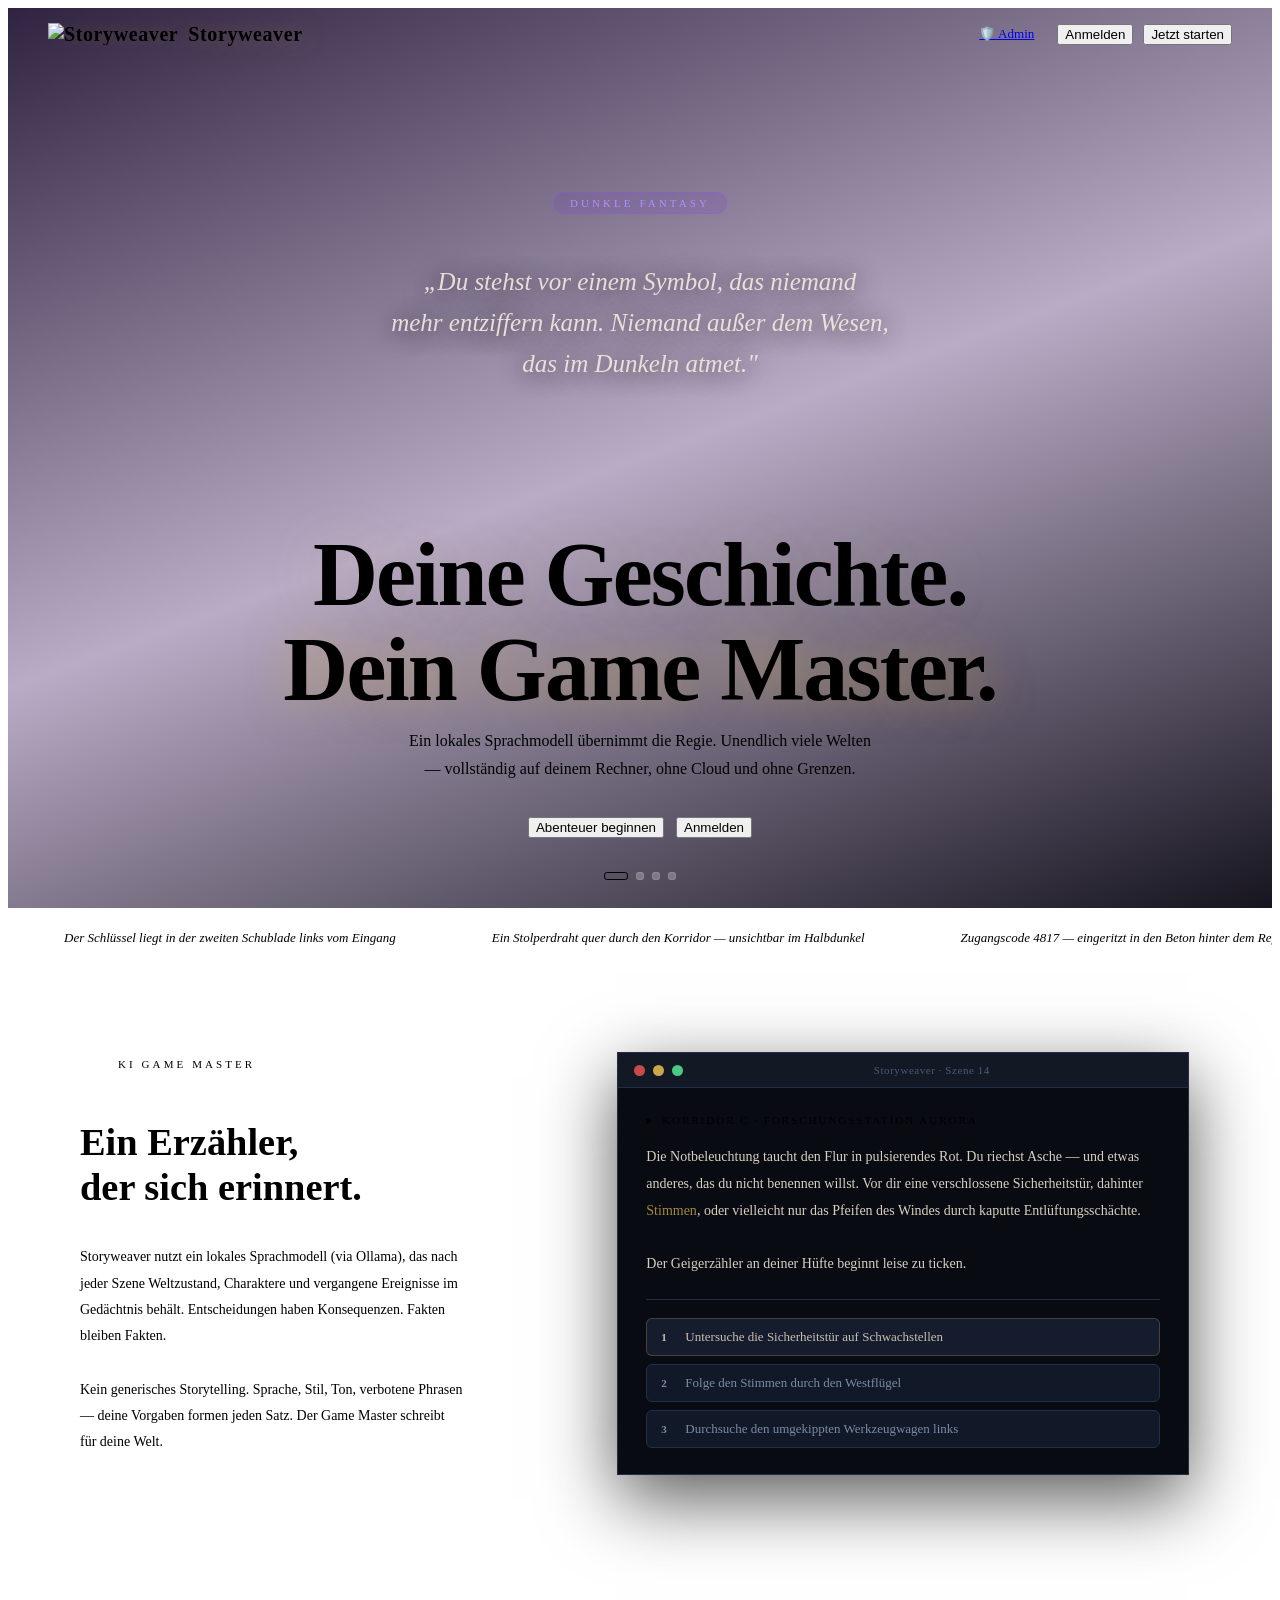
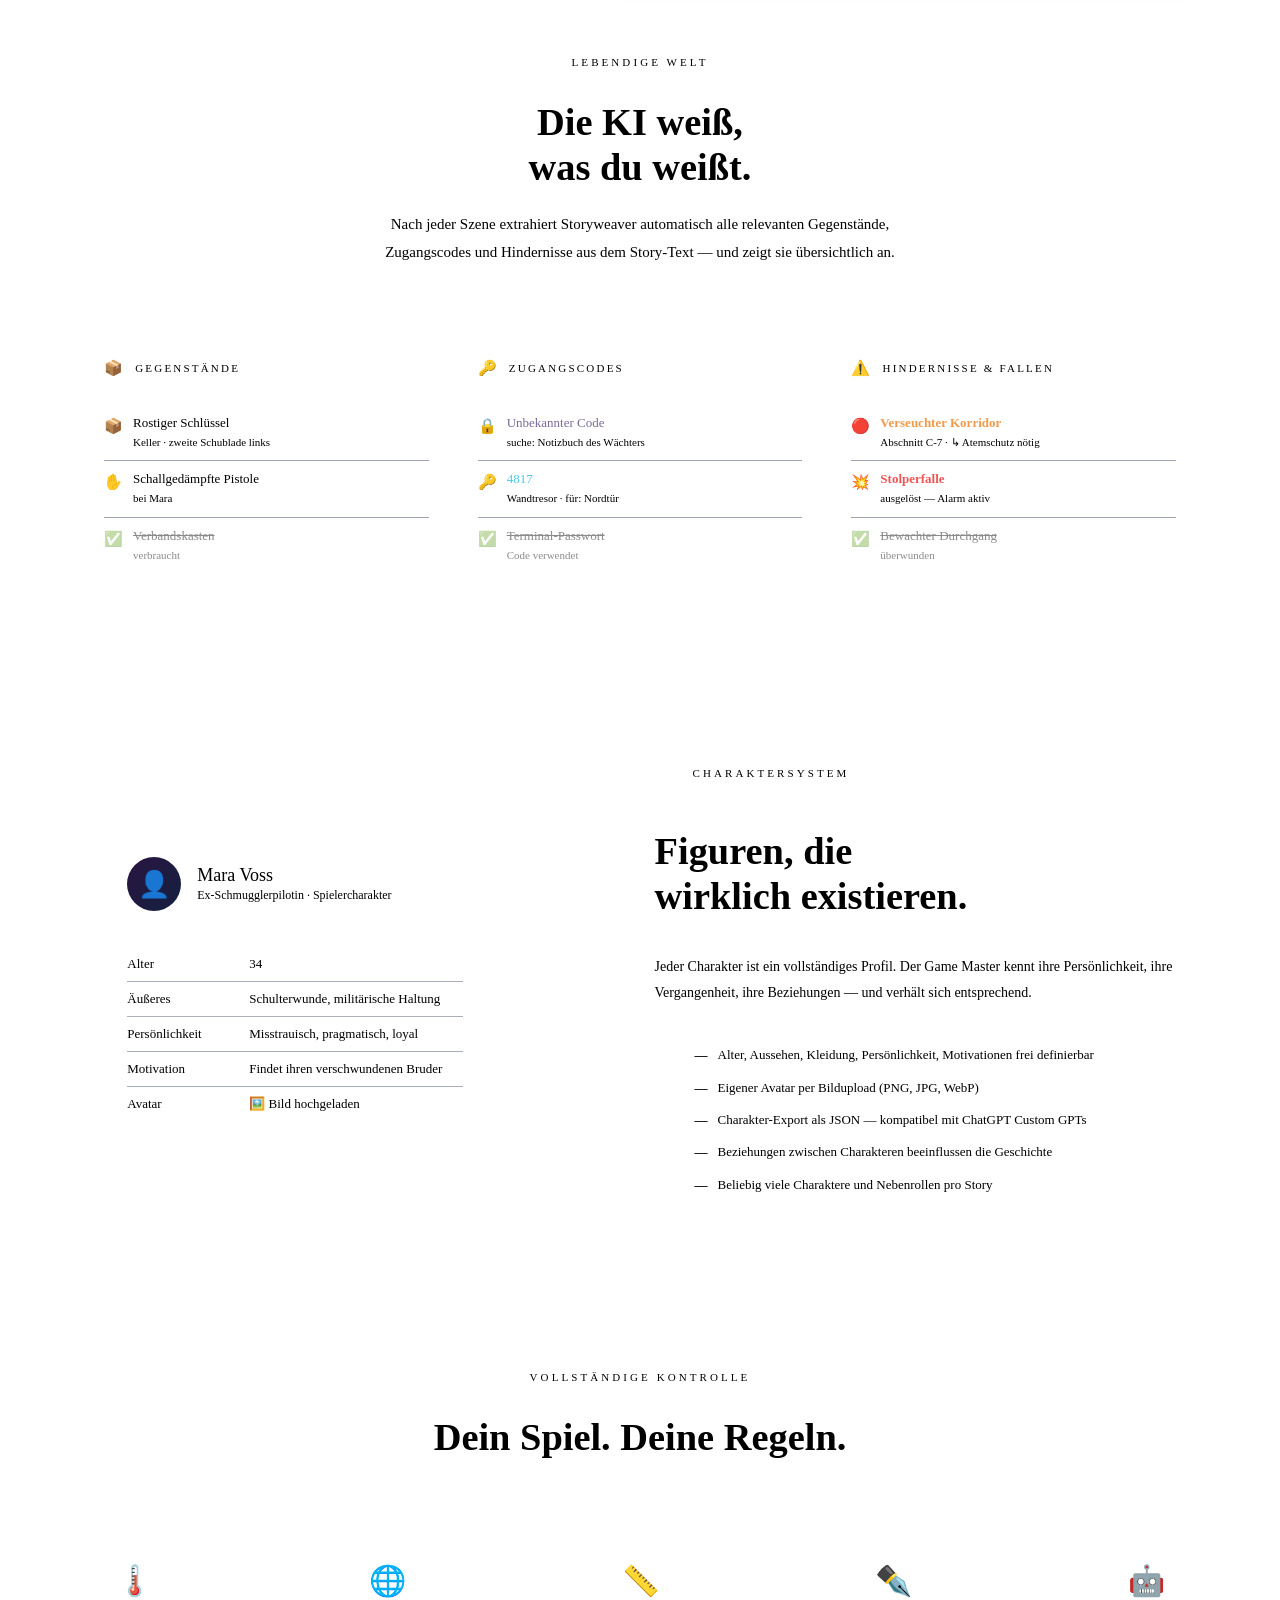
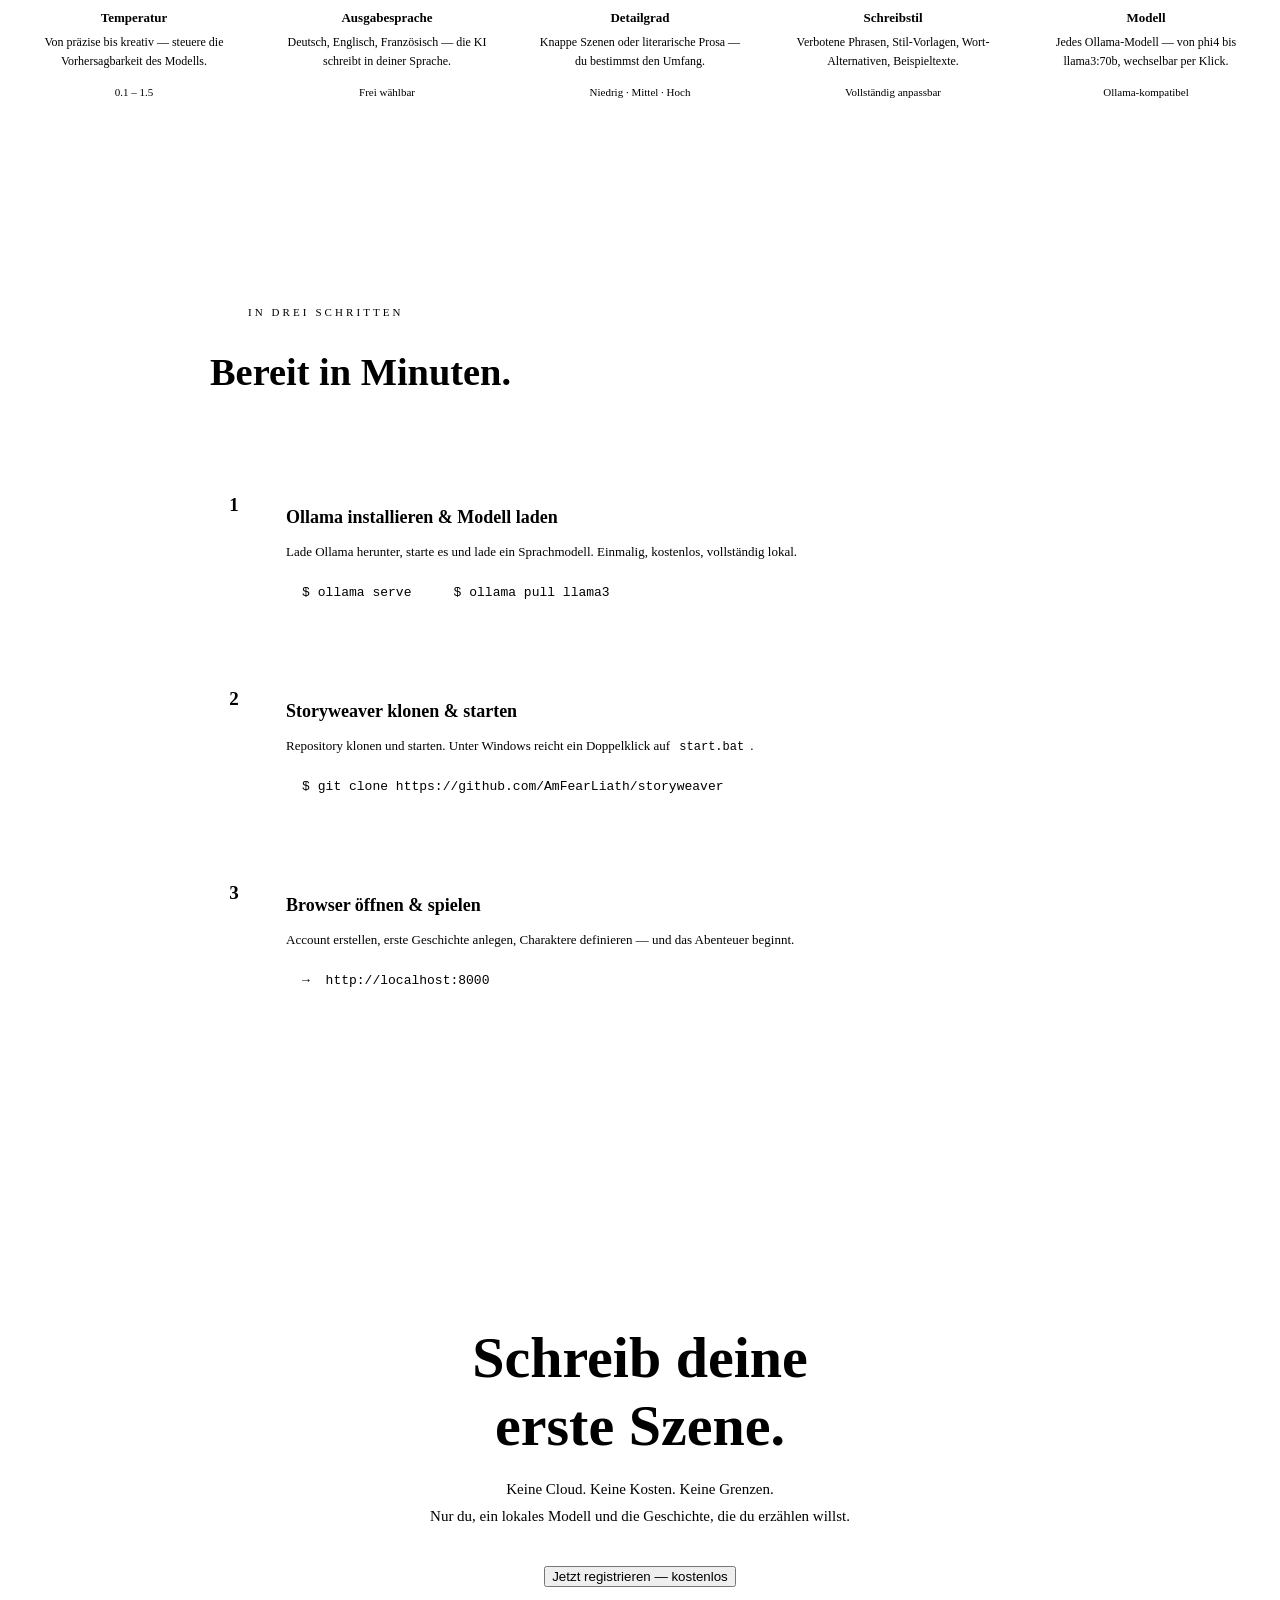
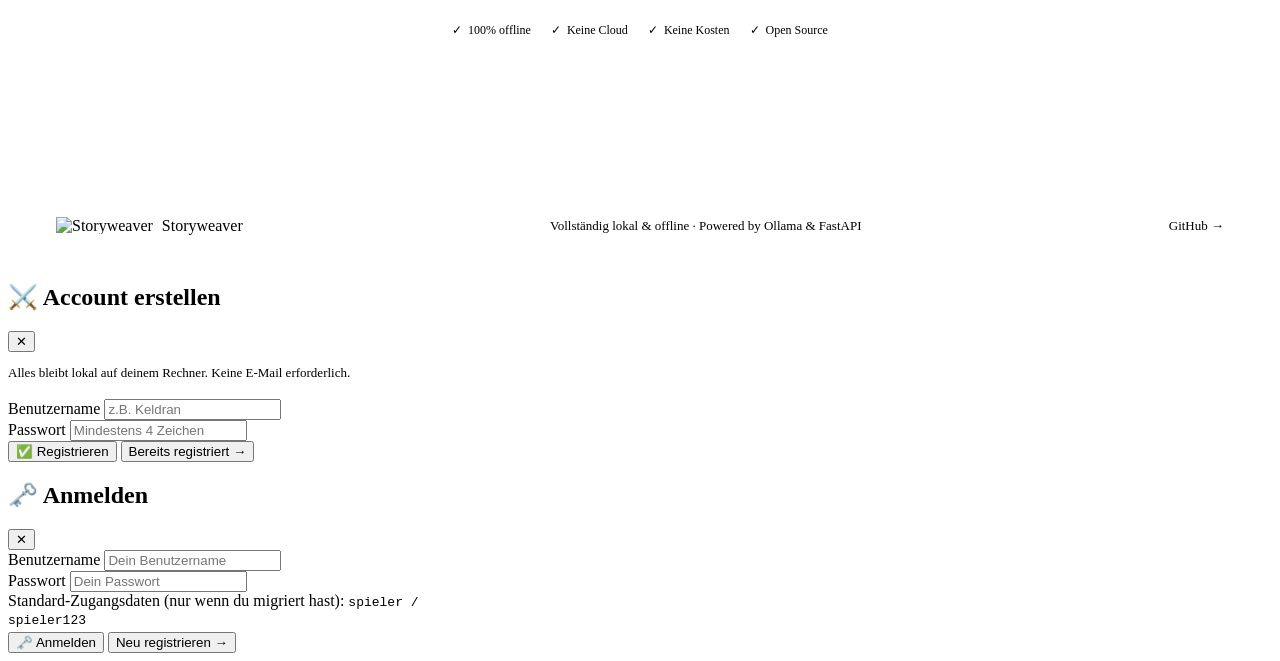
==== commit b00b6dce: "feat(ui v3): Living Adventure HUD - atmosphere bar, tension meter, lore panel, present-cards, story-" ====
--- a/frontend/landing.html
+++ b/frontend/landing.html
@@ -14,7 +14,9 @@
   ═══════════════════════════════════════════════════════════════════════════ */
 
   /* ── Base ─────────────────────────────────────────────────────────────── */
-  .mkt-page { overflow-x: hidden; }
+  /* Override game-layout height constraints — landing page needs natural scroll */
+  html { height: auto !important; }
+  body.mkt-page { height: auto !important; min-height: 100vh; overflow-y: auto; overflow-x: hidden; }
 
   /* ── Nav ──────────────────────────────────────────────────────────────── */
   .mkt-nav {
@@ -152,13 +154,13 @@
   .mkt-p + .mkt-p { margin-top: 13px; }
 
   /* ── Section: Game Master (split, L text / R terminal) ───────────────── */
-  .mkt-gm { display: grid; grid-template-columns: 1fr 1.65fr; }
+  .mkt-gm { display: grid; grid-template-columns: 1fr 1.4fr; }
   .mkt-gm-left {
-    background: var(--bg-dark); padding: 90px 64px;
+    background: var(--bg-dark); padding: 90px 72px;
     display: flex; flex-direction: column; justify-content: center;
     border-right: 1px solid var(--border);
   }
-  .mkt-gm-right { background: var(--bg-deep); padding: 70px 60px; display: flex; align-items: center; }
+  .mkt-gm-right { background: var(--bg-deep); padding: 70px 60px; display: flex; align-items: center; justify-content: center; }
 
   /* Terminal mockup */
   .mkt-terminal {
@@ -219,15 +221,15 @@
   .mkt-wi-name.clr-done { color: var(--text-dim); text-decoration: line-through; }
 
   /* ── Section: Charaktere (reversed split, R text / L card) ──────────── */
-  .mkt-chars { display: grid; grid-template-columns: 1.3fr 1fr; }
-  .mkt-chars-left { background: var(--bg-deep); padding: 80px 64px; display: flex; align-items: center; }
+  .mkt-chars { display: grid; grid-template-columns: 1fr 1.2fr; }
+  .mkt-chars-left { background: var(--bg-deep); padding: 80px 64px; display: flex; align-items: center; justify-content: center; }
   .mkt-chars-right {
-    background: var(--bg-card); padding: 80px 60px;
+    background: var(--bg-card); padding: 80px 72px;
     display: flex; flex-direction: column; justify-content: center;
     border-left: 1px solid var(--border);
   }
   .mkt-char-card {
-    width: 100%; max-width: 400px;
+    width: 100%; max-width: 380px;
     background: var(--bg-panel); border: 1px solid var(--border); border-radius: var(--radius-lg); overflow: hidden;
   }
   .mkt-char-top { background: var(--bg-dark); padding: 18px 22px; display: flex; align-items: center; gap: 16px; border-bottom: 1px solid var(--border); }
@@ -305,7 +307,7 @@
     .mkt-nav { padding: 0 20px; height: 58px; }
     .mkt-gm, .mkt-chars { grid-template-columns: 1fr; }
     .mkt-gm-left, .mkt-chars-right { padding: 52px 28px; }
-    .mkt-gm-right, .mkt-chars-left { padding: 40px 28px; }
+    .mkt-gm-right, .mkt-chars-left { padding: 40px 28px; justify-content: flex-start; }
     .mkt-world-panels { grid-template-columns: 1fr; }
     .mkt-ctrl-strip { flex-direction: column; gap: 0; }
     .mkt-world, .mkt-setup, .mkt-control { padding-left: 24px; padding-right: 24px; }
